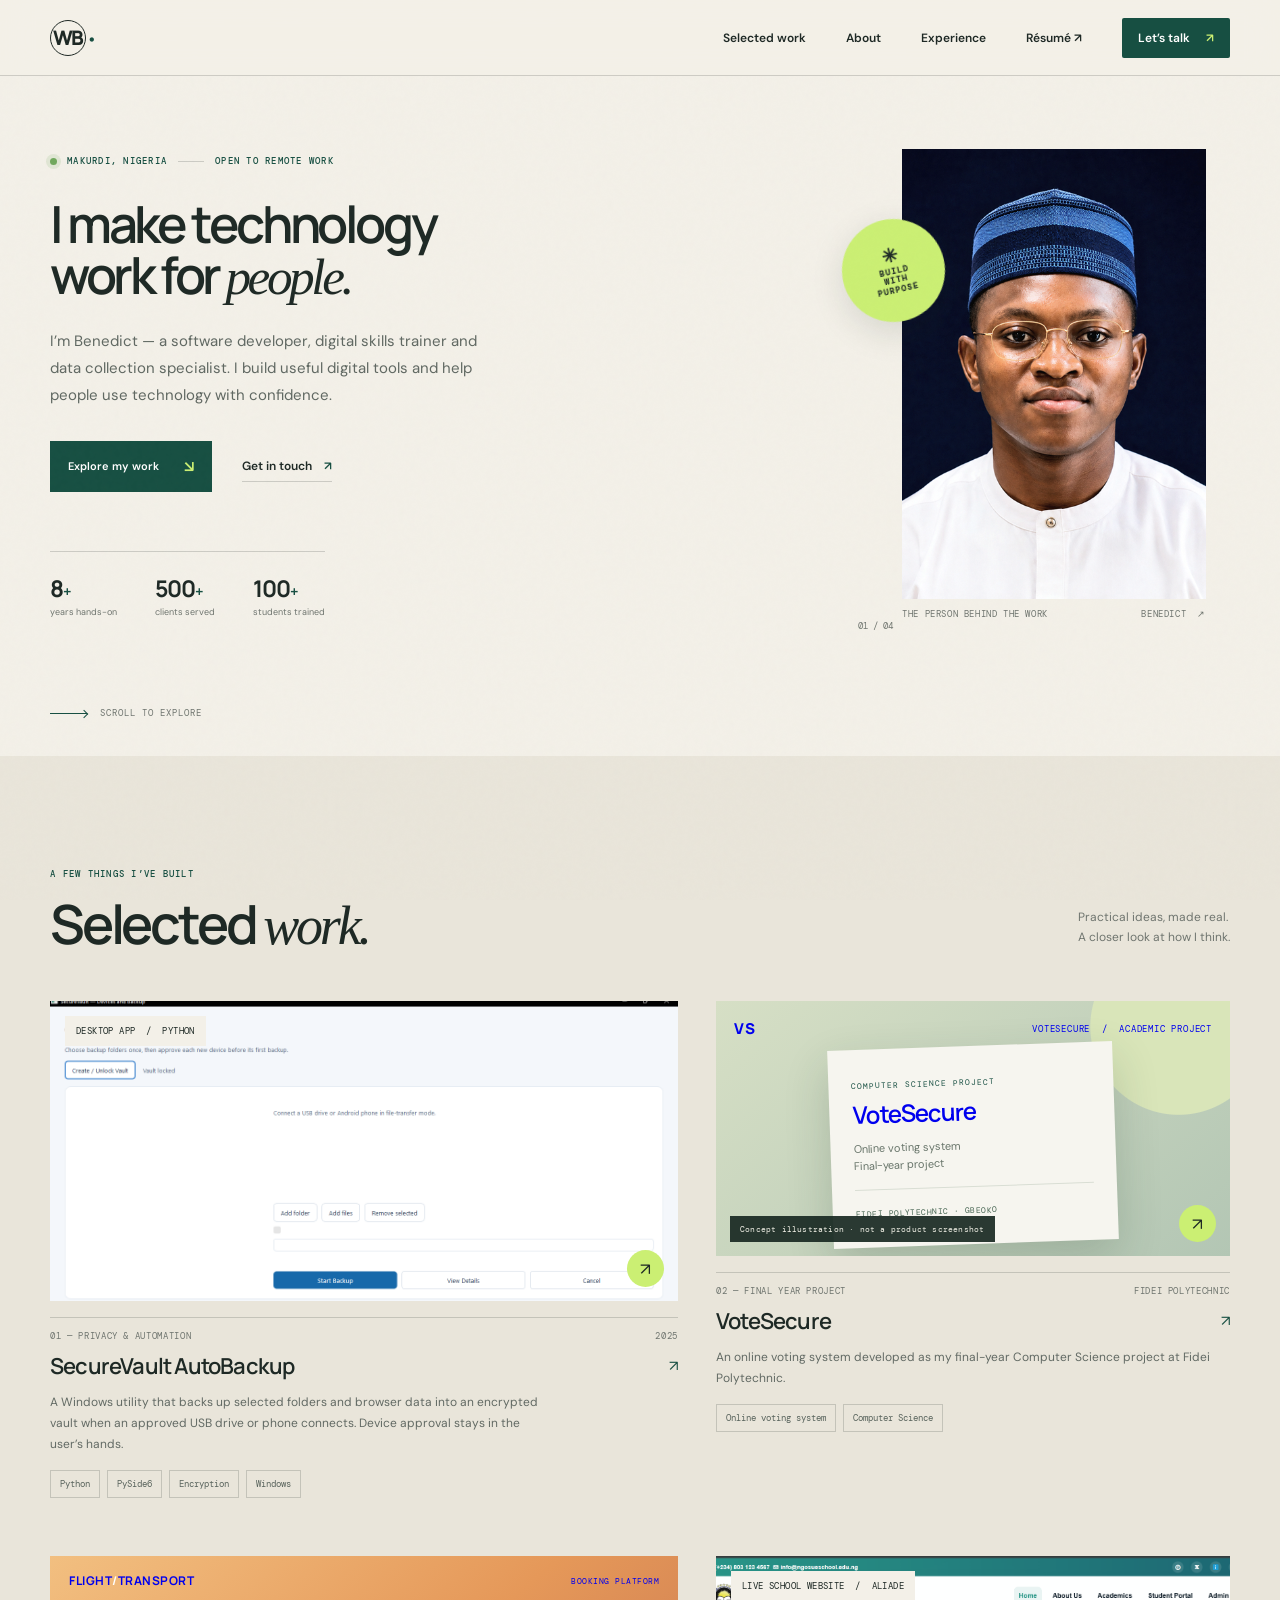
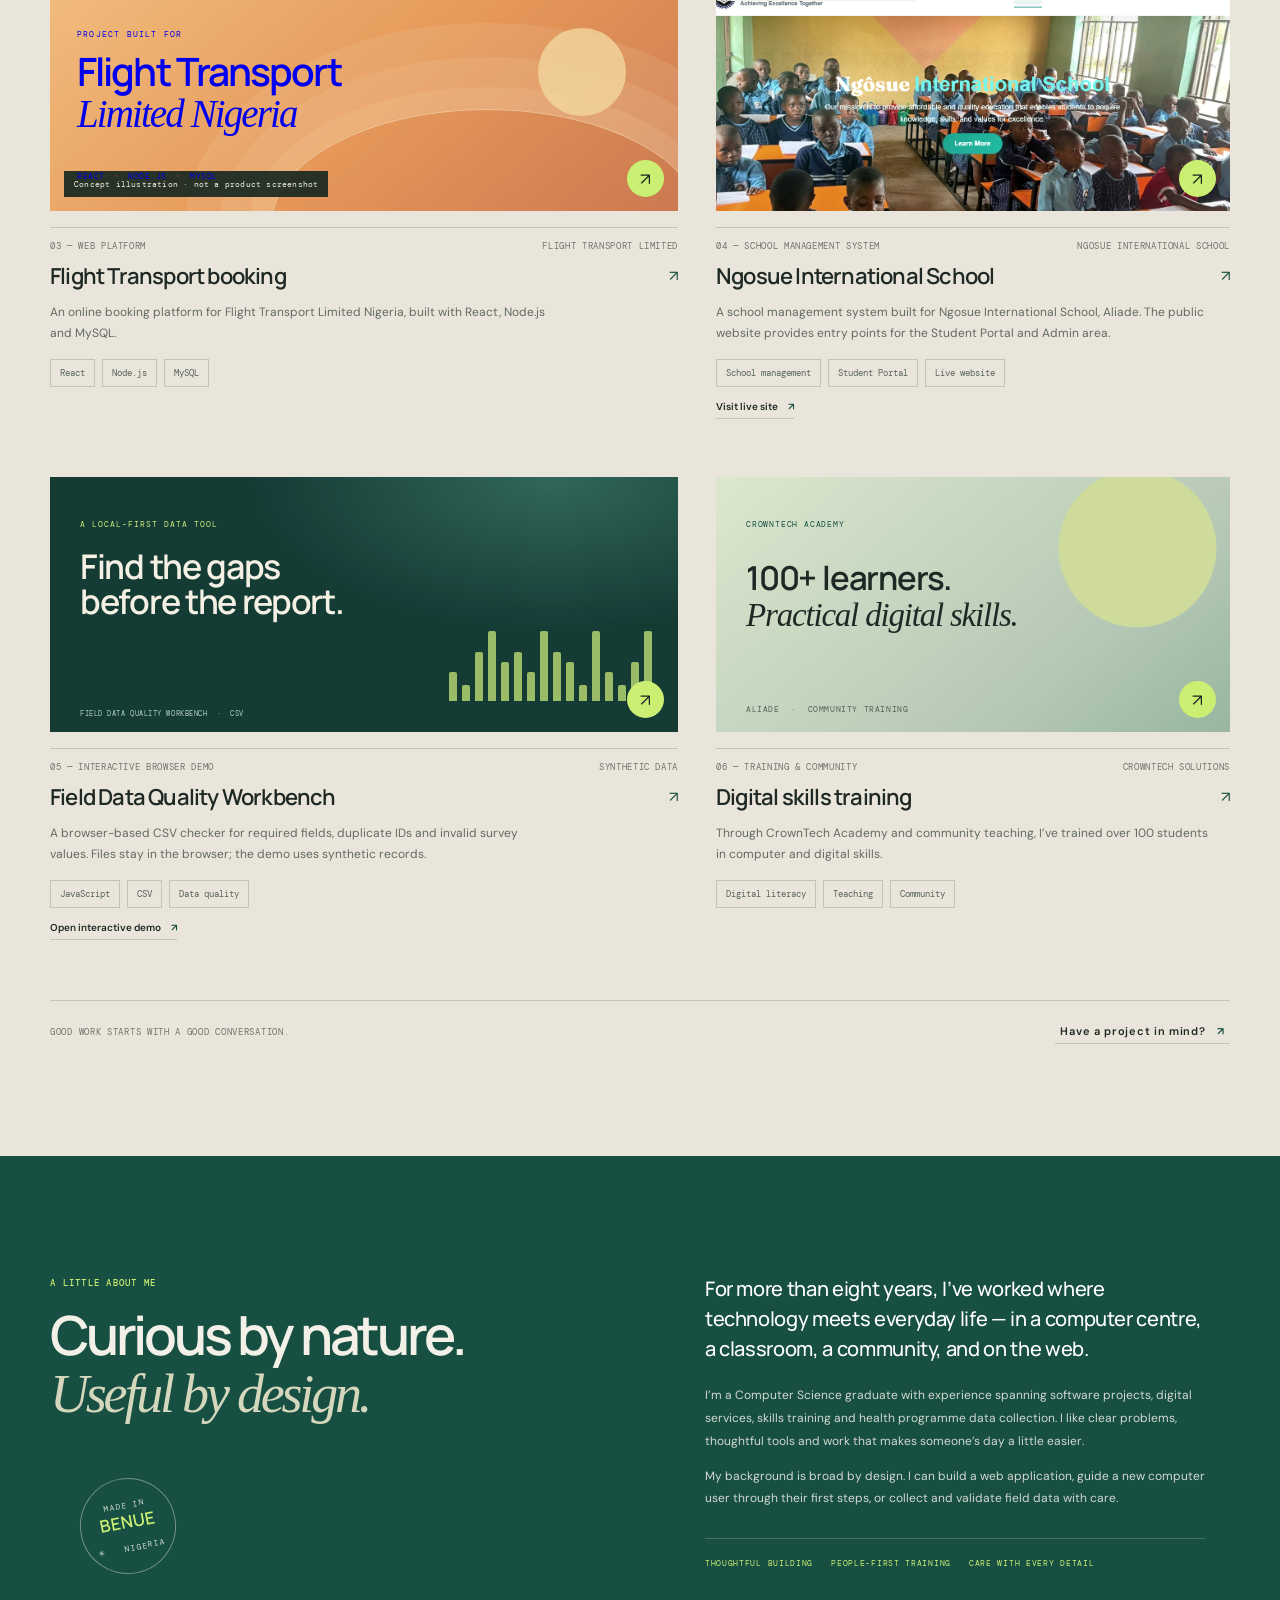
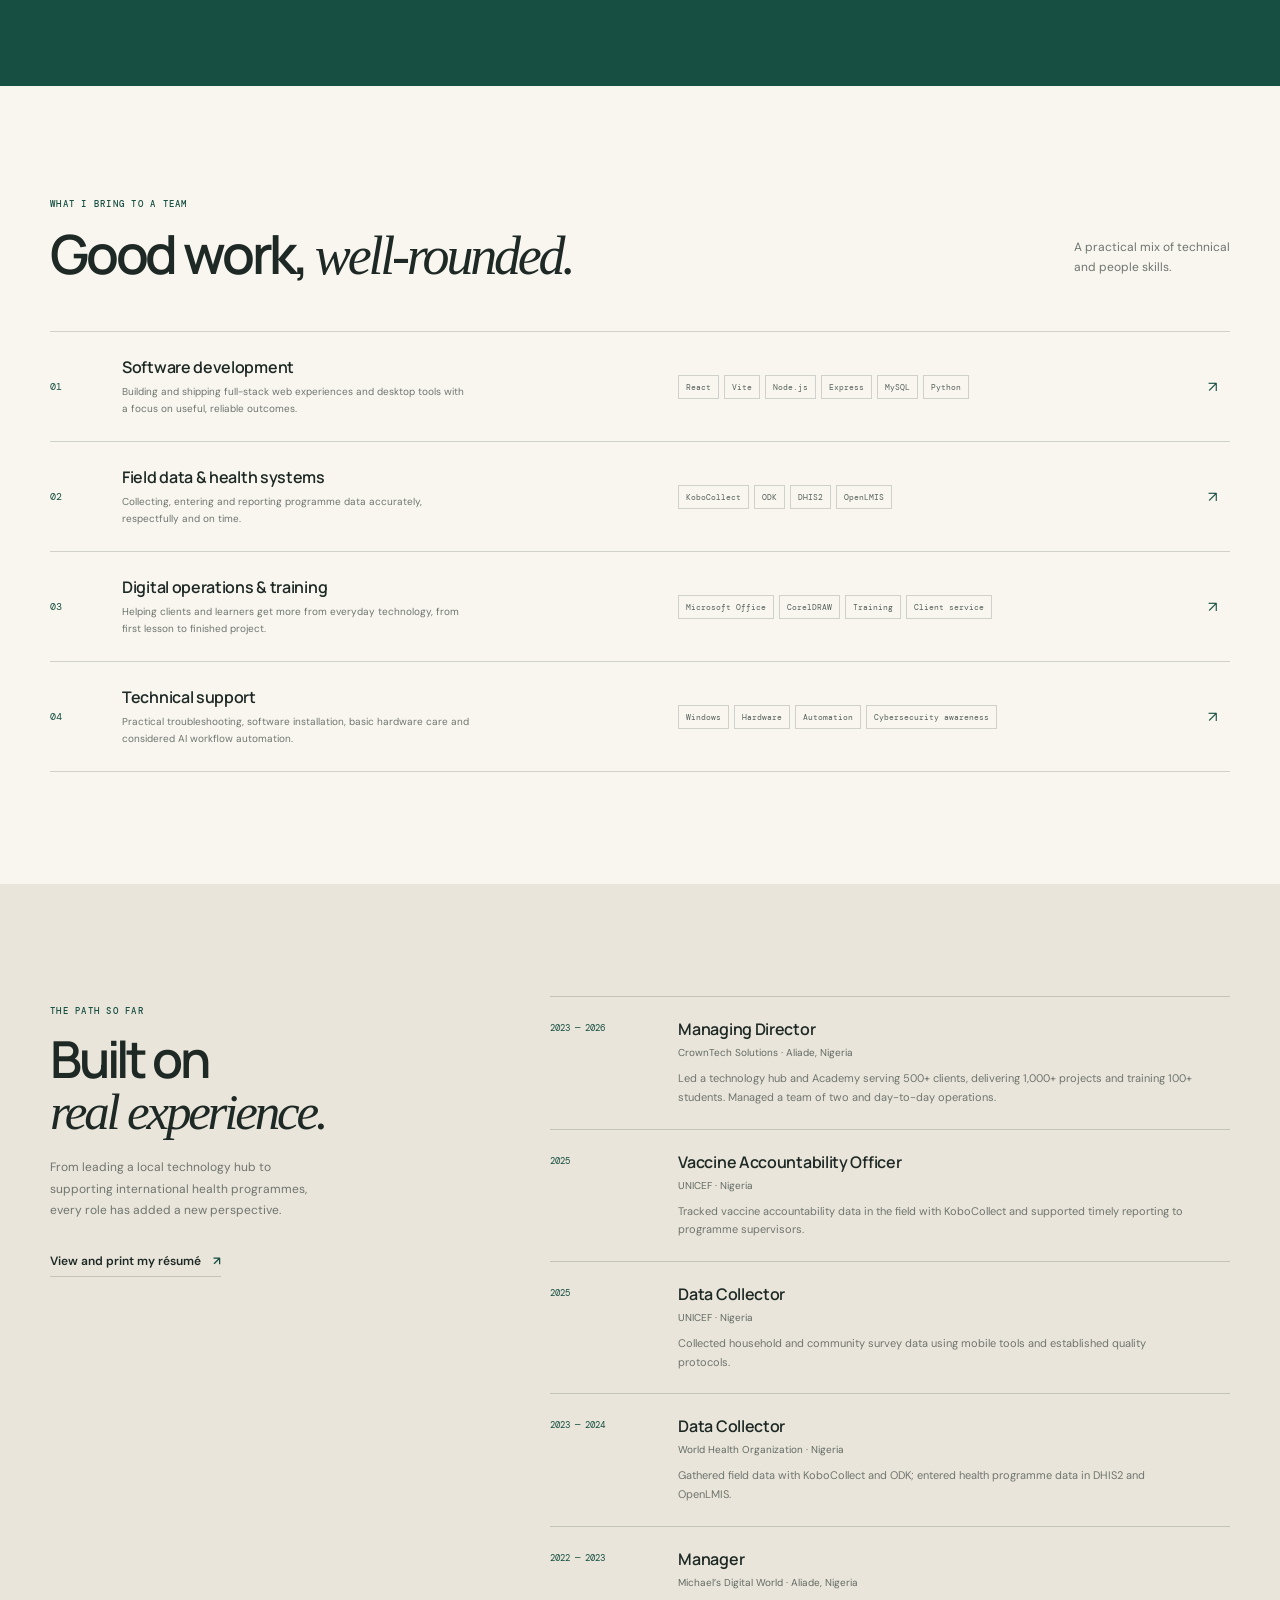
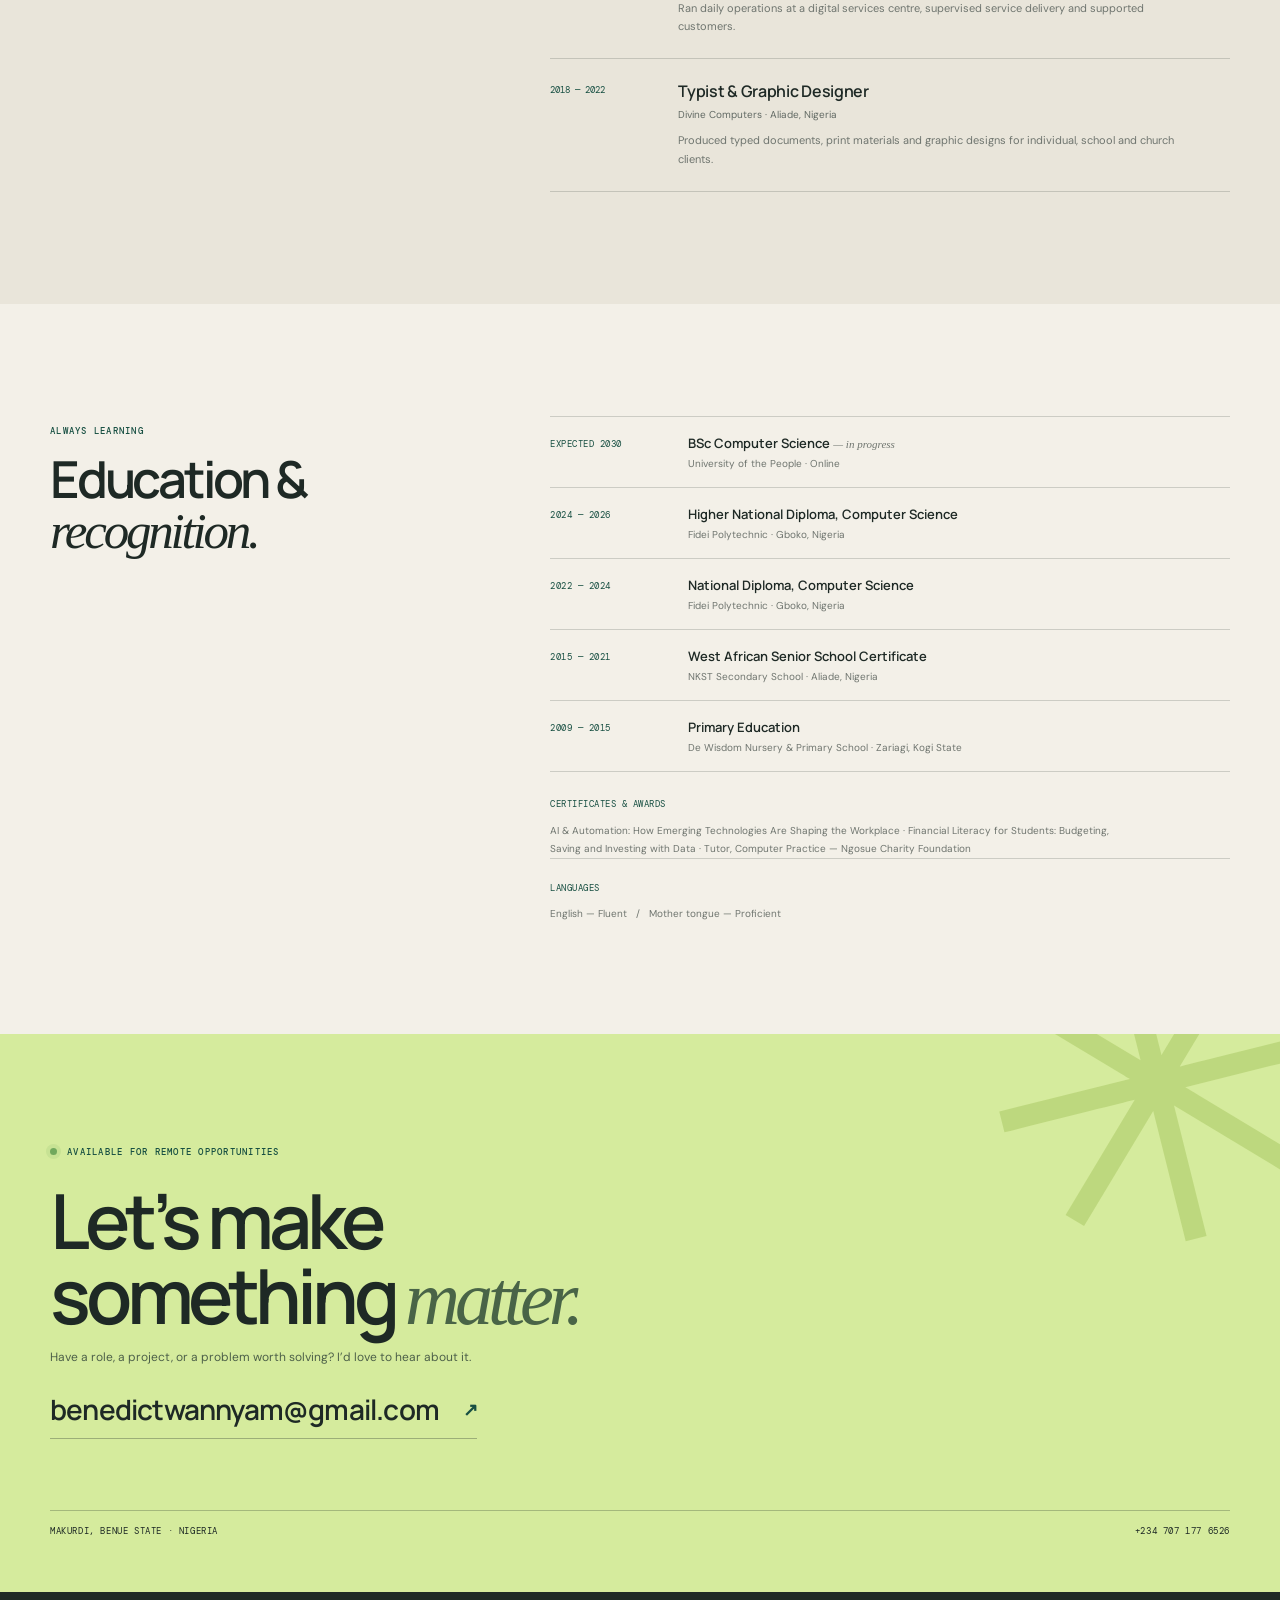
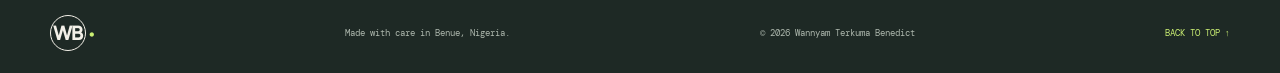
==== index.html @ de4e2deb "Build portfolio and field data quality demo" ====
<!doctype html>
<html lang="en">
  <head>
    <meta charset="UTF-8" />
    <meta name="viewport" content="width=device-width, initial-scale=1.0" />
    <meta name="theme-color" content="#f3f0e8" />
    <meta name="description" content="Portfolio of Wannyam Terkuma Benedict — software developer, digital skills trainer and data collection specialist in Makurdi, Nigeria." />
    <title>Wannyam Terkuma Benedict — Software Developer</title>
    <link rel="preconnect" href="https://fonts.googleapis.com" />
    <link rel="preconnect" href="https://fonts.gstatic.com" crossorigin />
    <link href="https://fonts.googleapis.com/css2?family=DM+Mono:wght@400;500&family=DM+Sans:wght@400;500;600;700&family=Manrope:wght@400;500;600;700;800&display=swap" rel="stylesheet" />
    <link rel="stylesheet" href="styles.css" />
    <link rel="stylesheet" href="project-cards.css" />
    <script src="script.js" defer></script>
  </head>
  <body>
    <div class="page-grain" aria-hidden="true"></div>
    <header class="site-header">
      <a class="wordmark" href="#home" aria-label="Wannyam Benedict, home"><span>WB</span><i>·</i></a>
      <button class="menu-toggle" aria-expanded="false" aria-controls="site-nav" aria-label="Open navigation"><span></span><span></span></button>
      <nav id="site-nav" class="site-nav" aria-label="Main navigation">
        <a href="#work">Selected work</a><a href="#about">About</a><a href="#experience">Experience</a><a href="resume.html">Résumé <span>↗</span></a><a href="#contact" class="nav-contact">Let’s talk <span>↗</span></a>
      </nav>
    </header>

    <main>
      <section class="hero shell" id="home">
        <div class="hero-copy">
          <div class="eyebrow reveal"><span class="status-dot"></span> MAKURDI, NIGERIA <span class="eyebrow-rule"></span> OPEN TO REMOTE WORK</div>
          <h1 class="reveal delay-1">I make technology<br />work for <em>people.</em></h1>
          <p class="hero-intro reveal delay-2">I’m Benedict — a software developer, digital skills trainer and data collection specialist. I build useful digital tools and help people use technology with confidence.</p>
          <div class="hero-actions reveal delay-3"><a class="button button-dark" href="#work">Explore my work <span>↘</span></a><a class="text-link" href="mailto:benedictwannyam@gmail.com">Get in touch <span>↗</span></a></div>
          <div class="hero-proof reveal delay-3"><div><strong>8<span>+</span></strong><small>years hands-on</small></div><div><strong>500<span>+</span></strong><small>clients served</small></div><div><strong>100<span>+</span></strong><small>students trained</small></div></div>
        </div>
        <div class="hero-visual reveal delay-2">
          <div class="portrait-frame"><img src="assets/benedict-portrait.png" alt="Portrait of Wannyam Terkuma Benedict" /></div>
          <div class="portrait-caption"><span>THE PERSON BEHIND THE WORK</span><span>BENEDICT&nbsp; ↗</span></div>
          <div class="orbit-note"><span class="orbit-mark">✳</span><span>BUILD<br />WITH<br />PURPOSE</span></div>
          <div class="hero-index">01 / 04</div>
        </div>
        <a class="scroll-cue" href="#work"><span class="scroll-line"></span> SCROLL TO EXPLORE</a>
      </section>

      <section class="work-section section-pad" id="work">
        <div class="shell">
          <div class="section-heading reveal"><div><p class="eyebrow">A FEW THINGS I’VE BUILT</p><h2>Selected <em>work.</em></h2></div><p class="heading-note">Practical ideas, made real.<br />A closer look at how I think.</p></div>
          <div class="project-grid">
            <article class="project-card project-feature reveal">
              <a href="#contact" class="project-visual secure-visual" aria-label="Discuss the SecureVault project"><img src="assets/securevault.png" alt="SecureVault desktop application showing its connected devices and backup panel" /><span class="visual-label">DESKTOP APP&nbsp; / &nbsp;PYTHON</span><span class="visual-arrow">↗</span></a>
              <div class="project-meta"><span>01 — PRIVACY & AUTOMATION</span><span>2025</span></div><div class="project-title"><h3>SecureVault AutoBackup</h3><span>↗</span></div><p>A Windows utility that backs up selected folders and browser data into an encrypted vault when an approved USB drive or phone connects. Device approval stays in the user’s hands.</p><div class="tag-row"><span>Python</span><span>PySide6</span><span>Encryption</span><span>Windows</span></div>
            </article>
            <article class="project-card reveal delay-1">
              <a href="#contact" class="project-visual vote-visual" aria-label="Discuss the VoteSecure project"><div class="vote-art"><div class="vote-top"><span>VS</span><span>VOTESECURE&nbsp; / &nbsp;ACADEMIC PROJECT</span></div><div class="vote-ballot"><span class="ballot-label">COMPUTER SCIENCE PROJECT</span><strong>VoteSecure</strong><p class="concept-note">Online voting system<br />Final-year project</p><div class="concept-rule"></div><span class="concept-school">FIDEI POLYTECHNIC · GBEOKO</span></div><span class="concept-disclaimer">Concept illustration · not a product screenshot</span><span class="visual-arrow">↗</span></div></a>
              <div class="project-meta"><span>02 — FINAL YEAR PROJECT</span><span>FIDEI POLYTECHNIC</span></div><div class="project-title"><h3>VoteSecure</h3><span>↗</span></div><p>An online voting system developed as my final-year Computer Science project at Fidei Polytechnic.</p><div class="tag-row"><span>Online voting system</span><span>Computer Science</span></div>
            </article>
            <article class="project-card reveal">
              <a href="#contact" class="project-visual flight-visual" aria-label="Discuss the Flight Transport booking platform"><div class="flight-art"><div class="flight-nav"><span>FLIGHT<span class="flight-accent">/</span>TRANSPORT</span><span>BOOKING PLATFORM</span></div><div class="flight-copy"><span>PROJECT BUILT FOR</span><strong>Flight Transport<br /><i>Limited Nigeria</i></strong><div class="flight-route"><span>REACT</span><b>·</b><span>NODE.JS</span><b>·</b><span>MYSQL</span></div></div><div class="flight-sun"></div><span class="concept-disclaimer">Concept illustration · not a product screenshot</span><span class="visual-arrow">↗</span></div></a>
              <div class="project-meta"><span>03 — WEB PLATFORM</span><span>FLIGHT TRANSPORT LIMITED</span></div><div class="project-title"><h3>Flight Transport booking</h3><span>↗</span></div><p>An online booking platform for Flight Transport Limited Nigeria, built with React, Node.js and MySQL.</p><div class="tag-row"><span>React</span><span>Node.js</span><span>MySQL</span></div>
            </article>
            <article class="project-card project-school reveal delay-1">
              <a href="https://nisaliade.netlify.app/" class="project-visual school-visual" target="_blank" rel="noopener noreferrer" aria-label="Open the Ngosue International School website"><img src="assets/ngosue-school.png" alt="Public Ngosue International School website, with Student Portal and Admin navigation" /><span class="visual-label">LIVE SCHOOL WEBSITE&nbsp; / &nbsp;ALIADE</span><span class="visual-arrow">↗</span></a>
              <div class="project-meta"><span>04 — SCHOOL MANAGEMENT SYSTEM</span><span>NGOSUE INTERNATIONAL SCHOOL</span></div><div class="project-title"><h3>Ngosue International School</h3><span>↗</span></div><p>A school management system built for Ngosue International School, Aliade. The public website provides entry points for the Student Portal and Admin area.</p><div class="tag-row"><span>School management</span><span>Student Portal</span><span>Live website</span></div><a class="project-live-link" href="https://nisaliade.netlify.app/" target="_blank" rel="noopener noreferrer">Visit live site <span>↗</span></a>
            </article>
            <article class="project-card reveal">
              <a href="projects/field-data-quality-workbench/" class="project-visual data-visual" aria-label="Open the Field Data Quality Workbench demo"><div class="data-art"><span class="data-kicker">A LOCAL-FIRST DATA TOOL</span><strong>Find the gaps<br />before the report.</strong><div class="data-bars"><i></i><i></i><i></i><i></i><i></i><i></i><i></i><i></i><i></i><i></i><i></i><i></i><i></i><i></i><i></i><i></i></div><span class="data-art-caption">FIELD DATA QUALITY WORKBENCH&nbsp; · &nbsp;CSV</span></div><span class="visual-arrow">↗</span></a>
              <div class="project-meta"><span>05 — INTERACTIVE BROWSER DEMO</span><span>SYNTHETIC DATA</span></div><div class="project-title"><h3>Field Data Quality Workbench</h3><span>↗</span></div><p>A browser-based CSV checker for required fields, duplicate IDs and invalid survey values. Files stay in the browser; the demo uses synthetic records.</p><div class="tag-row"><span>JavaScript</span><span>CSV</span><span>Data quality</span></div><a class="project-live-link" href="projects/field-data-quality-workbench/">Open interactive demo <span>↗</span></a>
            </article>
            <article class="project-card reveal delay-1">
              <a href="#contact" class="project-visual training-visual" aria-label="Discuss CrownTech Academy digital skills training"><div class="training-art"><span class="training-kicker">CROWNTECH ACADEMY</span><strong>100+ learners.<br /><em>Practical digital skills.</em></strong><span class="training-caption">ALIADE&nbsp; · &nbsp;COMMUNITY TRAINING</span></div><span class="visual-arrow">↗</span></a>
              <div class="project-meta"><span>06 — TRAINING & COMMUNITY</span><span>CROWNTECH SOLUTIONS</span></div><div class="project-title"><h3>Digital skills training</h3><span>↗</span></div><p>Through CrownTech Academy and community teaching, I’ve trained over 100 students in computer and digital skills.</p><div class="tag-row"><span>Digital literacy</span><span>Teaching</span><span>Community</span></div>
            </article>
          </div>
          <div class="project-foot reveal"><span>GOOD WORK STARTS WITH A GOOD CONVERSATION.</span><a href="mailto:benedictwannyam@gmail.com">Have a project in mind? <span>↗</span></a></div>
        </div>
      </section>

      <section class="about-section section-pad" id="about">
        <div class="shell about-grid"><div class="about-heading reveal"><p class="eyebrow">A LITTLE ABOUT ME</p><h2>Curious by nature.<br /><em>Useful by design.</em></h2><div class="about-stamp">MADE IN<br /><b>BENUE</b><br />✳ &nbsp; NIGERIA</div></div><div class="about-body reveal delay-1"><p class="about-lead">For more than eight years, I’ve worked where technology meets everyday life — in a computer centre, a classroom, a community, and on the web.</p><p>I’m a Computer Science graduate with experience spanning software projects, digital services, skills training and health programme data collection. I like clear problems, thoughtful tools and work that makes someone’s day a little easier.</p><p>My background is broad by design. I can build a web application, guide a new computer user through their first steps, or collect and validate field data with care.</p><div class="about-values"><span>THOUGHTFUL BUILDING</span><span>PEOPLE-FIRST TRAINING</span><span>CARE WITH EVERY DETAIL</span></div></div></div>
      </section>

      <section class="capabilities-section section-pad" id="capabilities">
        <div class="shell"><div class="section-heading reveal"><div><p class="eyebrow">WHAT I BRING TO A TEAM</p><h2>Good work, <em>well-rounded.</em></h2></div><p class="heading-note">A practical mix of technical<br />and people skills.</p></div>
          <div class="capability-list">
            <article class="capability reveal"><span class="cap-number">01</span><div><h3>Software development</h3><p>Building and shipping full-stack web experiences and desktop tools with a focus on useful, reliable outcomes.</p></div><div class="cap-skills"><span>React</span><span>Vite</span><span>Node.js</span><span>Express</span><span>MySQL</span><span>Python</span></div><span class="cap-icon">↗</span></article>
            <article class="capability reveal"><span class="cap-number">02</span><div><h3>Field data & health systems</h3><p>Collecting, entering and reporting programme data accurately, respectfully and on time.</p></div><div class="cap-skills"><span>KoboCollect</span><span>ODK</span><span>DHIS2</span><span>OpenLMIS</span></div><span class="cap-icon">↗</span></article>
            <article class="capability reveal"><span class="cap-number">03</span><div><h3>Digital operations & training</h3><p>Helping clients and learners get more from everyday technology, from first lesson to finished project.</p></div><div class="cap-skills"><span>Microsoft Office</span><span>CorelDRAW</span><span>Training</span><span>Client service</span></div><span class="cap-icon">↗</span></article>
            <article class="capability reveal"><span class="cap-number">04</span><div><h3>Technical support</h3><p>Practical troubleshooting, software installation, basic hardware care and considered AI workflow automation.</p></div><div class="cap-skills"><span>Windows</span><span>Hardware</span><span>Automation</span><span>Cybersecurity awareness</span></div><span class="cap-icon">↗</span></article>
          </div>
        </div>
      </section>

      <section class="experience-section section-pad" id="experience">
        <div class="shell experience-grid"><div class="experience-intro reveal"><p class="eyebrow">THE PATH SO FAR</p><h2>Built on<br /><em>real experience.</em></h2><p>From leading a local technology hub to supporting international health programmes, every role has added a new perspective.</p><a class="text-link" href="resume.html">View and print my résumé <span>↗</span></a></div>
          <div class="timeline">
            <article class="timeline-item reveal"><span class="timeline-date">2023 — 2026</span><div><h3>Managing Director</h3><p class="timeline-org">CrownTech Solutions · Aliade, Nigeria</p><p>Led a technology hub and Academy serving 500+ clients, delivering 1,000+ projects and training 100+ students. Managed a team of two and day-to-day operations.</p></div></article>
            <article class="timeline-item reveal"><span class="timeline-date">2025</span><div><h3>Vaccine Accountability Officer</h3><p class="timeline-org">UNICEF · Nigeria</p><p>Tracked vaccine accountability data in the field with KoboCollect and supported timely reporting to programme supervisors.</p></div></article>
            <article class="timeline-item reveal"><span class="timeline-date">2025</span><div><h3>Data Collector</h3><p class="timeline-org">UNICEF · Nigeria</p><p>Collected household and community survey data using mobile tools and established quality protocols.</p></div></article>
            <article class="timeline-item reveal"><span class="timeline-date">2023 — 2024</span><div><h3>Data Collector</h3><p class="timeline-org">World Health Organization · Nigeria</p><p>Gathered field data with KoboCollect and ODK; entered health programme data in DHIS2 and OpenLMIS.</p></div></article>
            <article class="timeline-item reveal"><span class="timeline-date">2022 — 2023</span><div><h3>Manager</h3><p class="timeline-org">Michael’s Digital World · Aliade, Nigeria</p><p>Ran daily operations at a digital services centre, supervised service delivery and supported customers.</p></div></article>
            <article class="timeline-item reveal"><span class="timeline-date">2018 — 2022</span><div><h3>Typist & Graphic Designer</h3><p class="timeline-org">Divine Computers · Aliade, Nigeria</p><p>Produced typed documents, print materials and graphic designs for individual, school and church clients.</p></div></article>
          </div>
        </div>
      </section>

      <section class="education-section section-pad"><div class="shell education-grid"><div class="reveal"><p class="eyebrow">ALWAYS LEARNING</p><h2>Education &<br /><em>recognition.</em></h2></div><div class="education-list reveal delay-1"><article><span>EXPECTED 2030</span><div><h3>BSc Computer Science <i>— in progress</i></h3><p>University of the People · Online</p></div></article><article><span>2024 — 2026</span><div><h3>Higher National Diploma, Computer Science</h3><p>Fidei Polytechnic · Gboko, Nigeria</p></div></article><article><span>2022 — 2024</span><div><h3>National Diploma, Computer Science</h3><p>Fidei Polytechnic · Gboko, Nigeria</p></div></article><article><span>2015 — 2021</span><div><h3>West African Senior School Certificate</h3><p>NKST Secondary School · Aliade, Nigeria</p></div></article><article><span>2009 — 2015</span><div><h3>Primary Education</h3><p>De Wisdom Nursery & Primary School · Zariagi, Kogi State</p></div></article><div class="certifications"><span class="cert-label">CERTIFICATES & AWARDS</span><p>AI & Automation: How Emerging Technologies Are Shaping the Workplace · Financial Literacy for Students: Budgeting, Saving and Investing with Data · Tutor, Computer Practice — Ngosue Charity Foundation</p></div><div class="languages"><span class="cert-label">LANGUAGES</span><p>English — Fluent &nbsp; / &nbsp; Mother tongue — Proficient</p></div></div></div></section>

      <section class="contact-section" id="contact"><div class="shell contact-inner reveal"><p class="eyebrow"><span class="status-dot"></span> AVAILABLE FOR REMOTE OPPORTUNITIES</p><h2>Let’s make<br />something <em>matter.</em></h2><p class="contact-copy">Have a role, a project, or a problem worth solving? I’d love to hear about it.</p><a class="contact-email" href="mailto:benedictwannyam@gmail.com">benedictwannyam@gmail.com <span>↗</span></a><div class="contact-bottom"><span>MAKURDI, BENUE STATE · NIGERIA</span><a href="tel:+2347071776526">+234 707 177 6526</a></div></div></section>
    </main>
    <footer class="site-footer"><div class="shell footer-inner"><a class="wordmark" href="#home"><span>WB</span><i>·</i></a><p>Made with care in Benue, Nigeria.</p><span>© <span id="year"></span> Wannyam Terkuma Benedict</span><a href="#home" class="back-top">BACK TO TOP ↑</a></div></footer>
  </body>
</html>
---- styles.css ----
:root{--paper:#f3f0e8;--paper-2:#e9e5da;--ink:#1e2925;--muted:#6f756f;--green:#174f42;--lime:#cbef73;--line:rgba(30,41,37,.18);--serif:Georgia,'Times New Roman',serif;--sans:'DM Sans',sans-serif;--display:'Manrope',sans-serif;--mono:'DM Mono',monospace}*{box-sizing:border-box}html{scroll-behavior:smooth;scroll-padding-top:85px}body{margin:0;background:var(--paper);color:var(--ink);font-family:var(--sans);-webkit-font-smoothing:antialiased}.page-grain{position:fixed;inset:0;z-index:10;pointer-events:none;opacity:.13;background-image:url("data:image/svg+xml,%3Csvg viewBox='0 0 180 180' xmlns='http://www.w3.org/2000/svg'%3E%3Cfilter id='n'%3E%3CfeTurbulence type='fractalNoise' baseFrequency='.86' numOctaves='3' stitchTiles='stitch'/%3E%3C/filter%3E%3Crect width='100%25' height='100%25' filter='url(%23n)' opacity='.15'/%3E%3C/svg%3E")}.shell{width:min(1180px,calc(100% - 80px));margin-inline:auto}.site-header{height:76px;padding:0 max(40px,calc((100vw - 1180px)/2));display:flex;align-items:center;justify-content:space-between;border-bottom:1px solid var(--line);position:sticky;top:0;z-index:20;background:rgba(243,240,232,.92);backdrop-filter:blur(15px)}.wordmark{display:flex;align-items:center;text-decoration:none;font:800 20px var(--display);letter-spacing:-1.4px;color:var(--ink)}.wordmark span{border:1px solid var(--ink);width:36px;height:36px;display:grid;place-items:center;border-radius:50%}.wordmark i{color:var(--green);font-style:normal;font-size:27px;margin-left:2px}.site-nav{display:flex;align-items:center;gap:40px}.site-nav a,.text-link{font-size:12px;font-weight:600;color:var(--ink);text-decoration:none;transition:color .2s}.site-nav a:hover,.text-link:hover{color:var(--green)}.site-nav .nav-contact{padding:12px 16px;background:var(--green);border-radius:2px;color:white}.nav-contact span{padding-left:13px;color:var(--lime)}.menu-toggle{display:none}.hero{min-height:680px;display:grid;grid-template-columns:minmax(0,1.28fr) minmax(0,.72fr);align-items:center;position:relative;padding-top:45px;padding-bottom:95px}.hero-copy{padding-bottom:9px;position:relative;z-index:2}.eyebrow{font:500 9px var(--mono);letter-spacing:1.25px;color:var(--green);display:flex;align-items:center;gap:10px}.status-dot{width:7px;height:7px;display:inline-block;border-radius:50%;background:#71a85d;box-shadow:0 0 0 4px rgba(113,168,93,.14);animation:pulse 2s infinite}.eyebrow-rule{height:1px;width:26px;background:var(--line);display:inline-block;margin:0 1px}.hero h1,.section-heading h2,.about-heading h2,.experience-intro h2,.education-grid h2,.contact-inner h2{font:600 clamp(52px,4.8vw,64px)/.99 var(--display);letter-spacing:-3.8px;margin:31px 0 25px}.hero h1 em,.section-heading h2 em,.about-heading h2 em,.experience-intro h2 em,.education-grid h2 em,.contact-inner h2 em{font-family:var(--serif);font-weight:400}.hero-intro{font-size:15px;line-height:1.8;color:#606862;max-width:440px;margin:0}.hero-actions{display:flex;align-items:center;gap:30px;margin-top:32px}.button{display:inline-flex;align-items:center;gap:25px;text-decoration:none;padding:15px 18px;font-size:11px;font-weight:600}.button-dark{background:var(--green);color:white;transition:transform .2s,background .2s}.button-dark:hover{background:#0d3f34;transform:translateY(-2px)}.button-dark span{color:var(--lime);font-size:16px}.text-link{border-bottom:1px solid var(--line);padding:7px 0}.text-link span{color:var(--green);padding-left:9px}.hero-proof{margin-top:59px;padding-top:20px;border-top:1px solid var(--line);display:flex;gap:38px;width:max-content}.hero-proof div{display:grid;gap:2px}.hero-proof strong{font:700 23px var(--display);letter-spacing:-1px}.hero-proof strong span{color:var(--green);font-size:15px}.hero-proof small{color:var(--muted);font-size:9px}.hero-visual{height:485px;position:relative;margin-left:45px}.portrait-frame{position:absolute;top:0;right:24px;width:min(370px,80%);height:450px;overflow:hidden;background:#11233b}.portrait-frame img{width:100%;height:100%;object-fit:cover;object-position:center 35%;filter:saturate(.88);animation:portrait-enter 1s cubic-bezier(.2,.8,.2,1) both}.portrait-caption{position:absolute;right:24px;top:459px;width:min(370px,80%);display:flex;justify-content:space-between;font:9px var(--mono);letter-spacing:.6px;color:var(--muted)}.orbit-note{position:absolute;top:70px;left:-8px;width:103px;height:103px;background:var(--lime);border-radius:50%;transform:rotate(-13deg);display:flex;flex-direction:column;align-items:center;justify-content:center;font:600 8px/1.2 var(--mono);letter-spacing:1px;text-align:center;box-shadow:0 10px 35px #17251d22;animation:float 5s ease-in-out infinite}.orbit-mark{font-size:19px;line-height:1.1}.hero-index{position:absolute;bottom:2px;left:8px;font:9px var(--mono);color:var(--muted)}.scroll-cue{position:absolute;bottom:37px;left:0;display:flex;align-items:center;gap:13px;text-decoration:none;color:var(--muted);font:9px var(--mono);letter-spacing:1px}.scroll-line{width:37px;height:1px;background:var(--green);position:relative}.scroll-line:after{content:'';position:absolute;right:0;top:-2px;border-right:1px solid var(--green);border-top:1px solid var(--green);width:5px;height:5px;transform:rotate(45deg)}.section-pad{padding:112px 0}.work-section{background:var(--paper-2)}.section-heading{display:flex;align-items:end;justify-content:space-between;margin-bottom:48px}.section-heading .eyebrow{margin:0}.section-heading h2,.about-heading h2,.experience-intro h2,.education-grid h2{font-size:54px;letter-spacing:-3.2px;margin:17px 0 0}.heading-note{font-size:12px;line-height:1.7;color:var(--muted);margin:0 0 6px}.project-grid{display:grid;grid-template-columns:1.1fr .9fr;gap:58px 38px}.project-card{min-width:0}.project-feature .project-visual{height:300px}.project-visual{display:block;height:255px;position:relative;overflow:hidden;text-decoration:none;background:#d4ded8}.project-visual img{width:100%;height:100%;object-fit:cover;display:block;transition:transform .65s cubic-bezier(.2,.8,.2,1),filter .4s}.project-visual:hover img{transform:scale(1.035)}.secure-visual img{object-fit:cover;object-position:center 18%}.school-visual img{object-position:center 58%;filter:saturate(.77)}.visual-label{position:absolute;left:15px;top:15px;padding:9px 11px;background:var(--paper);color:var(--ink);font:9px var(--mono);letter-spacing:.4px}.visual-arrow{position:absolute;right:14px;bottom:14px;width:37px;height:37px;border-radius:50%;display:grid;place-items:center;background:var(--lime);color:var(--ink);font-size:17px;transition:transform .25s}.project-visual:hover .visual-arrow{transform:rotate(45deg)}.project-meta{display:flex;justify-content:space-between;border-top:1px solid var(--line);margin-top:16px;padding-top:12px;color:var(--muted);font:9px var(--mono);letter-spacing:.65px}.project-title{display:flex;align-items:center;justify-content:space-between;margin-top:9px}.project-title h3{font:600 22px var(--display);letter-spacing:-.8px;margin:0}.project-title>span{font-size:15px;color:var(--green)}.project-card>p{font-size:12px;line-height:1.75;color:#626a64;margin:11px 0 15px;max-width:500px}.tag-row{display:flex;flex-wrap:wrap;gap:7px}.tag-row span,.cap-skills span{font:9px var(--mono);color:#58635c;border:1px solid var(--line);padding:7px 9px}.vote-visual{background:#becbbb}.vote-art{position:absolute;inset:0;background:#c8d5c5;overflow:hidden}.vote-art:before{content:'';position:absolute;inset:0;background:radial-gradient(circle at 90% 10%,#d9e5b9 0 17%,transparent 17.2%),linear-gradient(140deg,#d6dfc5,#b3c6b4)}.vote-top{position:absolute;inset:17px 18px auto;display:flex;justify-content:space-between;align-items:center;font:9px var(--mono);letter-spacing:.8px;z-index:1}.vote-top span:first-child{font:800 15px var(--display)}.vote-ballot{position:absolute;width:61%;min-width:235px;max-width:285px;background:#f6f5ef;left:50%;top:50%;transform:translate(-50%,-45%) rotate(-3deg);padding:22px 21px;box-shadow:0 18px 45px #263d2c32}.ballot-label{font:8px var(--mono);color:var(--green);letter-spacing:1px}.vote-ballot>strong{display:block;font:600 24px/.98 var(--display);letter-spacing:-1px;margin:9px 0 14px}.ballot-option{height:33px;border:1px solid #d8ddd4;margin-top:6px;display:flex;align-items:center;padding:4px 7px;gap:8px;font-size:9px}.ballot-option.selected{border-color:#54816b;background:#edf1e8}.ballot-avatar{width:20px;height:20px;display:grid;place-items:center;background:#dce4d7;border-radius:50%;font:9px var(--mono)}.radio{margin-left:auto;width:11px;height:11px;border:1px solid #a2ada3;border-radius:50%}.selected .radio{border:3px solid var(--green)}.ballot-submit{margin-top:10px;padding:9px;background:var(--green);color:white;font:8px var(--mono);display:flex;justify-content:space-between}.ballot-submit span{color:var(--lime)}.flight-visual{background:#e3a964}.flight-art{position:absolute;inset:0;background:linear-gradient(140deg,#f2bf80 0%,#e59859 55%,#cb7950 100%);overflow:hidden}.flight-art:before{content:'';position:absolute;width:430px;height:230px;right:-25px;bottom:-130px;border-radius:50%;border:1px solid #f7dab4aa;box-shadow:0 0 0 22px #f7dab422,0 0 0 52px #f7dab422,0 0 0 86px #f7dab422}.flight-sun{position:absolute;right:52px;top:72px;width:88px;height:88px;background:#f3d69e;border-radius:50%;opacity:.8}.flight-nav{position:absolute;left:19px;right:19px;top:16px;display:flex;justify-content:space-between;align-items:center;font:8px var(--mono);letter-spacing:.5px;z-index:1}.flight-nav>span:first-child{font:700 12px var(--display)}.flight-accent{color:#fff}.flight-nav b{font-weight:500;border:1px solid #4e3d2d;padding:7px}.flight-copy{position:absolute;left:27px;top:73px;z-index:1;display:flex;flex-direction:column}.flight-copy>span{font:8px var(--mono);letter-spacing:1.2px}.flight-copy>strong{font:600 clamp(31px,4vw,44px)/.92 var(--display);letter-spacing:-2.8px;margin-top:12px}.flight-copy>strong i{font-family:var(--serif);font-weight:400}.flight-route{margin-top:24px;border-top:1px solid #4e3d2d80;padding-top:10px;display:flex;gap:11px;align-items:center;font:7px var(--mono);letter-spacing:.5px}.flight-route b{font-size:14px;color:white}.project-foot{margin-top:60px;border-top:1px solid var(--line);padding-top:18px;display:flex;justify-content:space-between;align-items:center;font:9px var(--mono);letter-spacing:.7px;color:var(--muted)}.project-foot a{font:600 11px var(--sans);color:var(--ink);text-decoration:none;border-bottom:1px solid var(--line);padding:5px}.project-foot a span{color:var(--green);margin-left:8px}.about-section{background:var(--green);color:#f3f0e8}.about-grid{display:grid;grid-template-columns:1fr 1fr;gap:11%;align-items:center}.about-heading .eyebrow{color:var(--lime)}.about-heading h2{font-size:54px;line-height:1.05}.about-heading h2 em{color:#d5d7bd}.about-stamp{margin:55px 0 0 30px;width:96px;height:96px;border:1px solid #f3f0e86b;border-radius:50%;display:grid;align-content:center;justify-items:center;font:8px/1.25 var(--mono);letter-spacing:1px;transform:rotate(-11deg);color:#d4dfcf}.about-stamp b{font:600 17px var(--display);color:var(--lime);letter-spacing:0}.about-body{max-width:500px}.about-lead{font:500 20px/1.5 var(--display);letter-spacing:-.35px;color:#fff;margin:0 0 20px}.about-body>p:not(.about-lead){font-size:12px;line-height:1.9;color:#d2d8d0}.about-values{border-top:1px solid #ffffff33;margin-top:28px;padding-top:19px;display:flex;flex-wrap:wrap;gap:9px 18px;font:8px var(--mono);letter-spacing:.7px;color:var(--lime)}.capabilities-section{background:#f8f6ef}.capability-list{border-top:1px solid var(--line)}.capability{display:grid;grid-template-columns:52px 1.05fr 1fr 22px;align-items:center;gap:20px;padding:24px 0;border-bottom:1px solid var(--line);transition:padding .25s}.capability:hover{padding-inline:9px}.cap-number{font:10px var(--mono);color:var(--green)}.capability h3{font:600 16px var(--display);letter-spacing:-.3px;margin:0 0 6px}.capability p{font-size:10px;line-height:1.65;color:var(--muted);max-width:350px;margin:0}.cap-skills{display:flex;flex-wrap:wrap;gap:5px}.cap-skills span{padding:6px 7px;font-size:8px}.cap-icon{color:var(--green);font-size:15px;transition:transform .2s}.capability:hover .cap-icon{transform:translate(2px,-2px)}.experience-section{background:#e9e5da}.experience-grid{display:grid;grid-template-columns:.72fr 1.28fr;gap:10%}.experience-intro h2{font-size:51px}.experience-intro>p:not(.eyebrow){font-size:12px;color:var(--muted);line-height:1.8;max-width:260px;margin:20px 0}.experience-intro .text-link{display:inline-block;margin-top:4px}.timeline{border-top:1px solid var(--line)}.timeline-item{display:grid;grid-template-columns:112px 1fr;gap:16px;padding:21px 0 22px;border-bottom:1px solid var(--line)}.timeline-date{font:9px var(--mono);color:var(--green);padding-top:4px}.timeline-item h3{font:600 16px var(--display);letter-spacing:-.3px;margin:0}.timeline-org{font-size:10px!important;color:#626a64!important;margin:4px 0 8px!important}.timeline-item p{font-size:11px;line-height:1.7;color:var(--muted);margin:0;max-width:520px}.education-section{background:var(--paper)}.education-grid{display:grid;grid-template-columns:.72fr 1.28fr;gap:10%}.education-grid h2{font-size:51px}.education-list{border-top:1px solid var(--line)}.education-list>article{display:grid;grid-template-columns:125px 1fr;gap:13px;padding:17px 0;border-bottom:1px solid var(--line)}.education-list>article>span,.cert-label{font:9px var(--mono);letter-spacing:.5px;color:var(--green);padding-top:4px}.education-list h3{font:600 13px var(--display);margin:0}.education-list h3 i{font:italic 11px var(--serif);color:var(--muted)}.education-list article p{font-size:10px;color:var(--muted);margin:5px 0 0}.certifications{padding-top:19px}.certifications p{font-size:10px;line-height:1.8;color:var(--muted);max-width:560px;margin:10px 0 0}.contact-section{background:#d5eb9d;padding:103px 0 55px;position:relative;overflow:hidden}.contact-section:after{content:'✳';position:absolute;font:400 440px/.8 var(--serif);right:-65px;top:-115px;color:#accb6890;transform:rotate(-14deg);pointer-events:none}.contact-inner{position:relative;z-index:1}.contact-inner>.eyebrow{color:var(--green)}.contact-inner h2{font-size:76px;letter-spacing:-5px;margin:25px 0 13px}.contact-inner h2 em{color:#496447}.contact-copy{font-size:12px;color:#4d6049;margin:0 0 25px}.contact-email{display:inline-flex;align-items:center;gap:24px;font:600 clamp(17px,3vw,28px) var(--display);letter-spacing:-.8px;color:var(--ink);text-decoration:none;border-bottom:1px solid #1e29254f;padding:0 0 10px}.contact-email span{font-size:18px;color:var(--green);transition:transform .2s}.contact-email:hover span{transform:translate(3px,-3px)}.contact-bottom{margin-top:71px;border-top:1px solid #1e292544;padding-top:14px;display:flex;justify-content:space-between;font:9px var(--mono);letter-spacing:.6px}.contact-bottom a{color:var(--ink);text-decoration:none}.site-footer{background:var(--ink);color:#d5d9d2;padding:22px 0}.footer-inner{display:flex;align-items:center;justify-content:space-between}.footer-inner .wordmark{color:#f3f0e8}.footer-inner .wordmark span{border-color:#f3f0e8}.footer-inner .wordmark i{color:var(--lime)}.footer-inner p,.footer-inner>span,.back-top{font:9px var(--mono);color:#aeb8ae;text-decoration:none}.back-top{color:var(--lime)}.reveal{opacity:0;transform:translateY(20px);transition:opacity .65s ease,transform .65s cubic-bezier(.2,.75,.2,1)}.reveal.is-visible{opacity:1;transform:translateY(0)}.delay-1{transition-delay:.1s}.delay-2{transition-delay:.2s}.delay-3{transition-delay:.3s}@keyframes pulse{50%{box-shadow:0 0 0 7px rgba(113,168,93,0)}}@keyframes float{50%{transform:translateY(-9px) rotate(-8deg)}}@keyframes portrait-enter{from{clip-path:inset(8% 0 0);transform:scale(1.025);opacity:.7}to{clip-path:inset(0);transform:scale(1);opacity:1}}@media(max-width:900px){.shell{width:min(100% - 48px,690px)}.site-header{padding:0 24px}.hero{grid-template-columns:1.05fr .8fr;min-height:620px}.hero h1{font-size:68px;letter-spacing:-4.8px}.hero-visual{margin-left:10px;height:410px}.portrait-frame{height:375px;right:0}.portrait-caption{top:383px;right:0}.orbit-note{left:-16px;top:45px;width:83px;height:83px}.hero-proof{gap:22px}.section-pad{padding:88px 0}.project-grid{gap:44px 24px}.project-visual,.project-feature .project-visual{height:235px}.about-grid{gap:7%}.capability{grid-template-columns:33px 1fr 1fr 18px;gap:12px}.cap-skills span{font-size:7px}.experience-grid,.education-grid{gap:7%}}@media(max-width:650px){html{scroll-padding-top:68px}.shell{width:calc(100% - 40px)}.site-header{height:66px;padding:0 20px}.wordmark span{width:32px;height:32px;font-size:17px}.menu-toggle{display:flex;flex-direction:column;gap:5px;border:0;background:transparent;padding:10px;z-index:3}.menu-toggle span{width:21px;height:1px;background:var(--ink);transition:transform .2s}.menu-toggle[aria-expanded=true] span:first-child{transform:translateY(3px) rotate(45deg)}.menu-toggle[aria-expanded=true] span:last-child{transform:translateY(-3px) rotate(-45deg)}.site-nav{position:absolute;display:flex;flex-direction:column;align-items:stretch;gap:0;top:65px;left:0;right:0;background:var(--paper);padding:0 20px;max-height:0;overflow:hidden;transition:max-height .3s,padding .3s;border-bottom:1px solid transparent}.site-nav.is-open{max-height:270px;padding:8px 20px 17px;border-color:var(--line)}.site-nav a{padding:14px 0;border-bottom:1px solid var(--line)}.site-nav .nav-contact{border-bottom:0;margin-top:8px;padding:12px 14px}.hero{display:flex;flex-direction:column;align-items:stretch;padding-top:55px;padding-bottom:83px;min-height:0}.hero-copy{order:0}.eyebrow{font-size:8px;letter-spacing:.9px;gap:7px}.hero h1{font-size:clamp(54px,15vw,75px);letter-spacing:-4.5px;margin:27px 0 18px}.hero-intro{font-size:13px;max-width:410px}.hero-actions{margin-top:24px;gap:21px}.hero-proof{margin-top:31px;gap:0;width:100%;justify-content:space-between}.hero-proof strong{font-size:20px}.hero-proof small{font-size:8px}.hero-visual{order:1;height:auto;margin:46px 0 0;height:390px}.portrait-frame{left:20px;right:20px;width:auto;height:360px}.portrait-caption{left:20px;right:20px;width:auto;top:367px;font-size:8px}.orbit-note{left:0;top:34px}.hero-index{left:auto;right:1px;bottom:3px}.scroll-cue{bottom:29px;font-size:8px}.section-pad{padding:72px 0}.section-heading{align-items:start;flex-direction:column;gap:12px;margin-bottom:29px}.section-heading h2,.about-heading h2,.experience-intro h2,.education-grid h2{font-size:43px;letter-spacing:-2.6px}.heading-note br{display:none}.project-grid{grid-template-columns:1fr;gap:38px}.project-visual,.project-feature .project-visual{height:230px}.project-card>p{max-width:unset}.project-foot{align-items:flex-start;gap:10px;flex-direction:column;margin-top:40px}.about-grid{grid-template-columns:1fr;gap:33px}.about-stamp{position:absolute;margin:0;right:27px;transform:rotate(11deg) scale(.78)}.about-heading{position:relative}.about-heading h2{font-size:41px}.about-body{max-width:none}.about-lead{font-size:18px}.capability{grid-template-columns:27px 1fr 20px;gap:10px 12px;padding:18px 0}.capability>div:nth-child(2){grid-column:2}.cap-skills{grid-column:2;grid-row:2}.cap-icon{grid-column:3;grid-row:1}.experience-grid,.education-grid{grid-template-columns:1fr;gap:33px}.experience-intro>p:not(.eyebrow){max-width:400px}.timeline-item{grid-template-columns:86px 1fr;gap:10px}.timeline-date{font-size:8px}.timeline-item h3{font-size:14px}.timeline-item p{font-size:10px}.education-list>article{grid-template-columns:95px 1fr;gap:8px}.education-list>article>span{font-size:8px}.education-list h3{font-size:12px}.contact-section{padding:75px 0 34px}.contact-section:after{font-size:280px;right:-85px;top:-10px}.contact-inner h2{font-size:clamp(54px,14vw,76px);letter-spacing:-4.5px}.contact-copy{max-width:310px;line-height:1.7}.contact-email{font-size:clamp(16px,4vw,23px);gap:11px}.contact-bottom{margin-top:53px;gap:12px;font-size:7px}.footer-inner{display:grid;grid-template-columns:1fr 1fr;gap:13px}.footer-inner p{grid-column:2;grid-row:1;text-align:right}.footer-inner>span{font-size:8px}.back-top{text-align:right;font-size:8px}}@media(prefers-reduced-motion:reduce){*,*::before,*::after{scroll-behavior:auto!important;animation-duration:.01ms!important;animation-iteration-count:1!important;transition-duration:.01ms!important}.reveal{opacity:1;transform:none}}

.languages{border-top:1px solid var(--line);padding-top:16px}.languages p{font:10px/1.7 var(--sans);color:var(--muted);margin:9px 0 0}

.hero h1{font-size:clamp(44px,4vw,56px);letter-spacing:-3.4px}

@media(max-width:650px){.hero h1{font-size:clamp(54px,15vw,75px);letter-spacing:-4.5px}}
---- project-cards.css ----
.concept-disclaimer{position:absolute;left:14px;bottom:14px;padding:8px 10px;background:#172720e8;color:#f5f4ea;font:8px var(--mono);letter-spacing:.2px}.concept-note{font-size:11px;line-height:1.6;color:#68756a;margin:10px 0 14px}.concept-rule{height:1px;background:#d9ded4;margin:0 0 10px}.concept-school{font:8px var(--mono);letter-spacing:.45px;color:#42614e}.vote-ballot{transform:translate(-50%,-42%) rotate(-2deg);padding:23px 23px 26px}.flight-copy>strong{font-size:clamp(27px,3.2vw,39px);letter-spacing:-1.9px;line-height:1.05}.flight-route{border:0;gap:8px;font-size:8px}.flight-route b{font-size:11px;color:#593b29}.project-live-link{display:inline-flex;align-items:center;gap:10px;margin-top:13px;padding-bottom:5px;border-bottom:1px solid var(--line);font:600 10px var(--sans);color:var(--ink);text-decoration:none}.project-live-link span{color:var(--green);transition:transform .2s}.project-live-link:hover span{transform:translate(2px,-2px)}.school-visual{background:#0c2631}.school-visual img{object-position:center 18%}.data-visual{background:#173a35}.data-art{position:absolute;inset:0;padding:34px 30px;background:radial-gradient(ellipse at 80% 0%,#31675a 0,transparent 42%),#153b35;color:#f4f0e4;overflow:hidden}.data-kicker{font:8px var(--mono);letter-spacing:1px;color:#ccec79}.data-art>strong{position:relative;z-index:1;display:block;margin-top:17px;font:600 clamp(23px,3vw,34px)/1.03 var(--display);letter-spacing:-1.3px}.data-bars{position:absolute;right:26px;bottom:31px;height:83px;display:flex;align-items:end;gap:5px;opacity:.73}.data-bars i{width:8px;background:#ccec79;height:calc(20% + (var(--bar, 0) * 1%));border-radius:2px 2px 0 0}.data-bars i:nth-child(3n){height:60%}.data-bars i:nth-child(3n + 1){height:35%}.data-bars i:nth-child(4n){height:85%}.data-bars i:nth-child(5n){height:48%}.data-art-caption{position:absolute;bottom:14px;left:30px;font:7px var(--mono);letter-spacing:.55px;color:#b6d0c3}.training-art{position:absolute;inset:0;padding:34px 30px;background:radial-gradient(circle at 82% 28%,#cedb9b 0 17%,transparent 17.3%),linear-gradient(140deg,#dce7ce,#b5c8b5 70%,#98b69f);color:var(--ink)}.training-kicker{font:8px var(--mono);letter-spacing:.8px;color:var(--green)}.training-art>strong{display:block;position:relative;z-index:1;margin-top:28px;font:600 clamp(24px,3vw,33px)/1.08 var(--display);letter-spacing:-1.2px}.training-art>strong em{font-family:var(--serif);font-weight:400}.training-caption{position:absolute;left:30px;bottom:18px;font:8px var(--mono);letter-spacing:.6px;color:#536456}@media(max-width:650px){.data-art,.training-art{padding:30px 23px}.data-art-caption,.training-caption{left:23px}.data-bars{right:18px;gap:3px}.data-bars i{width:6px}}
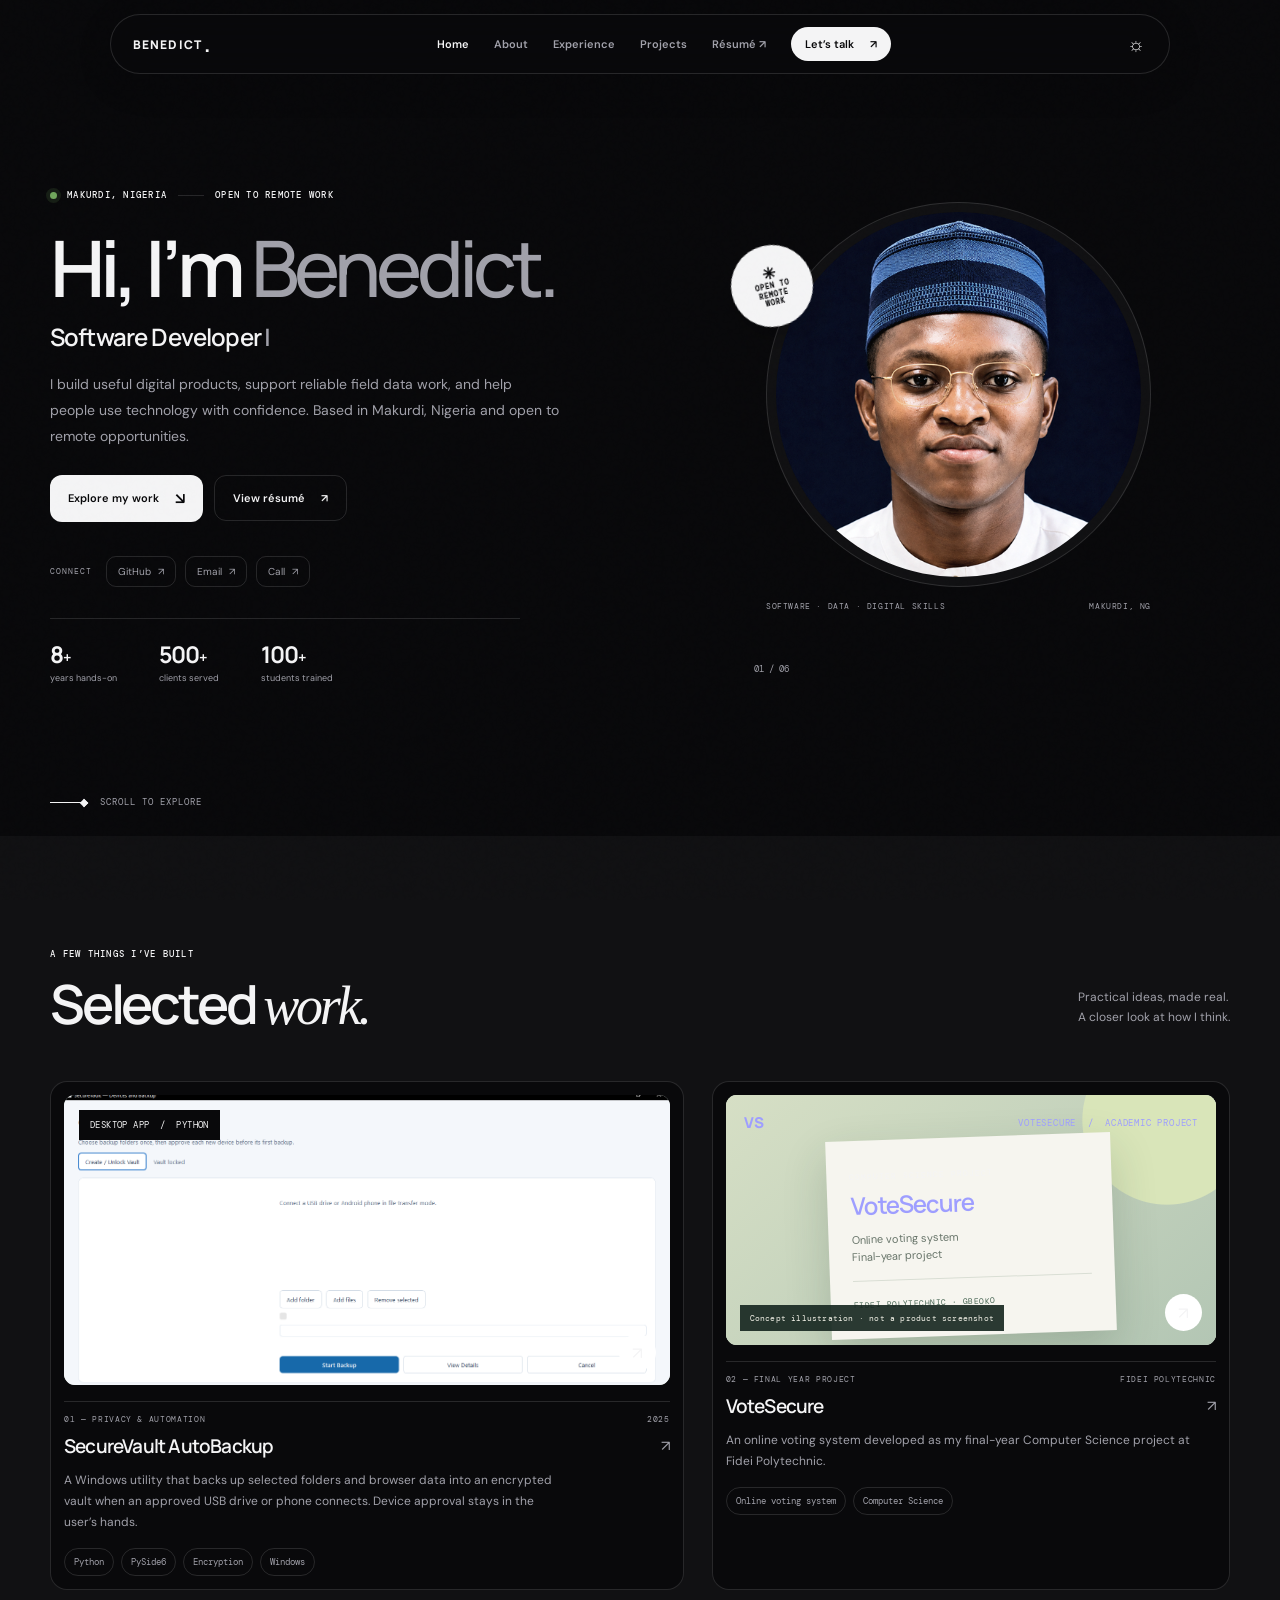
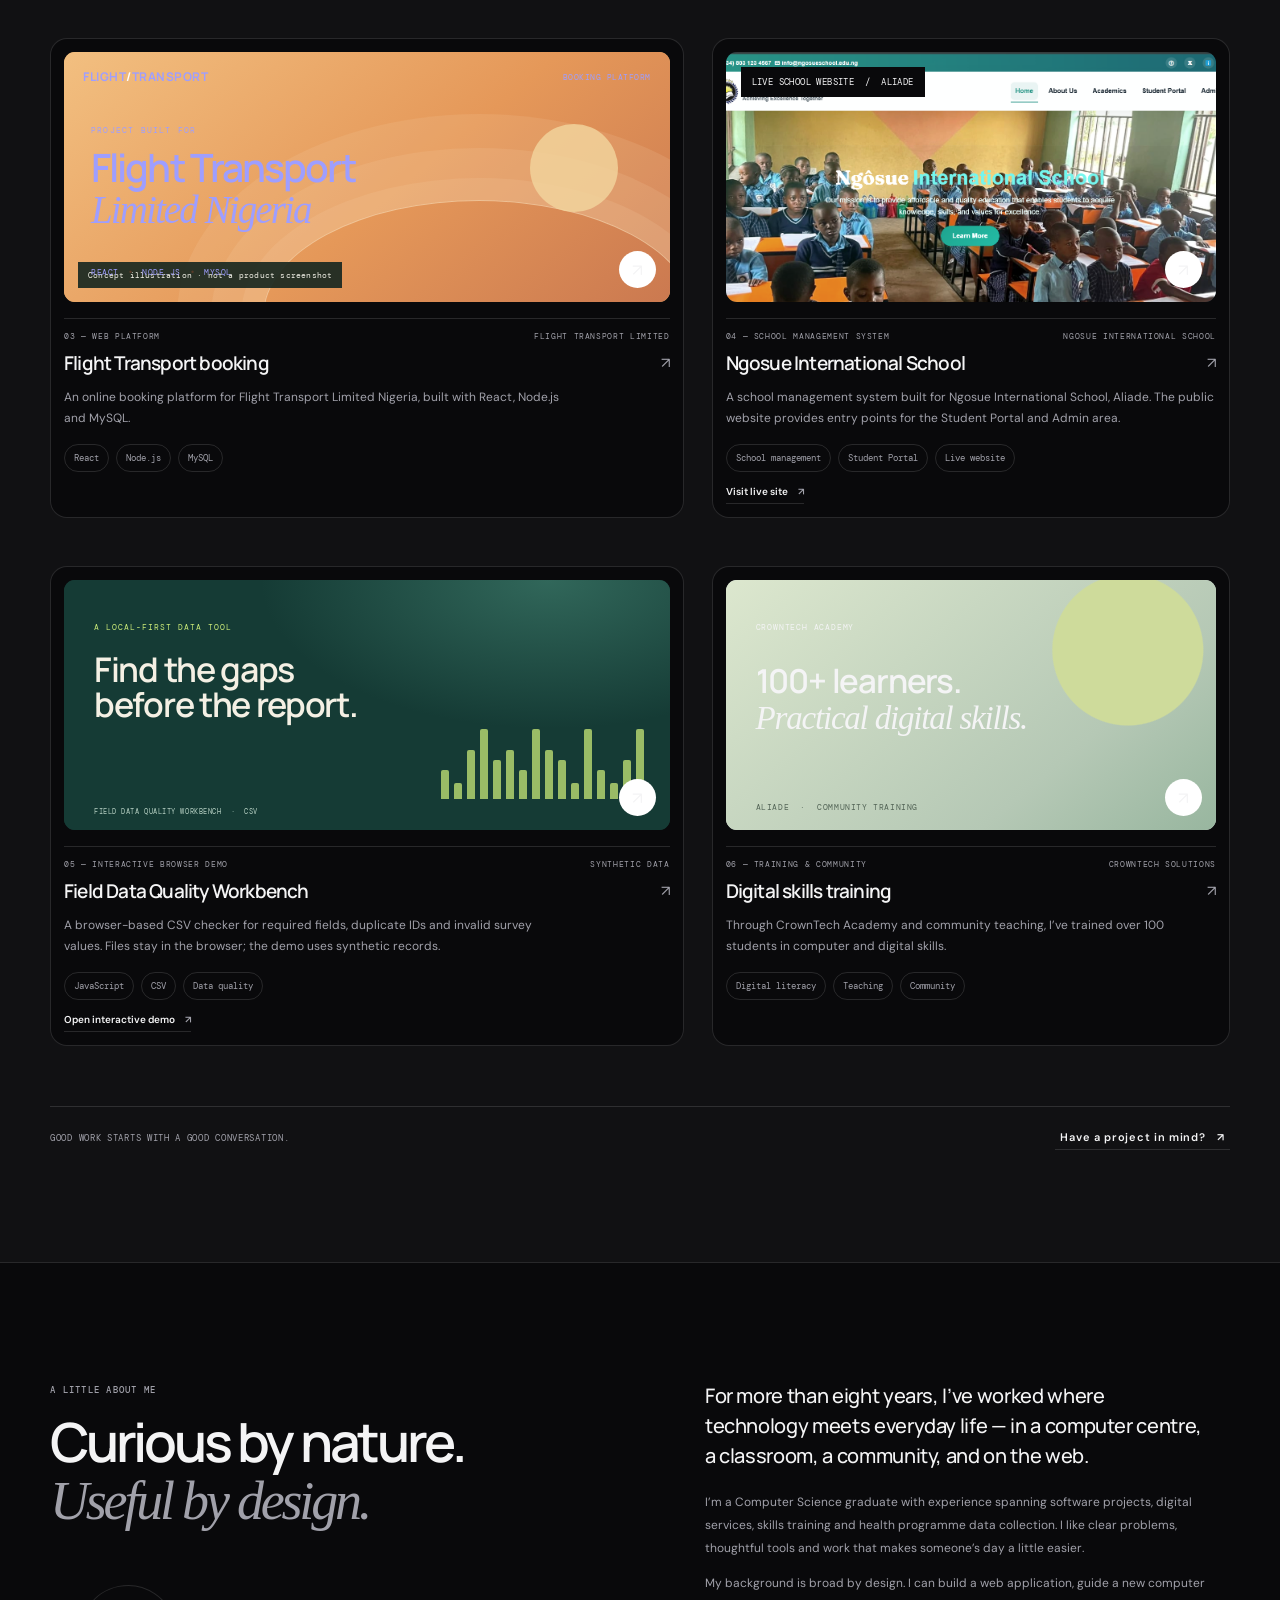
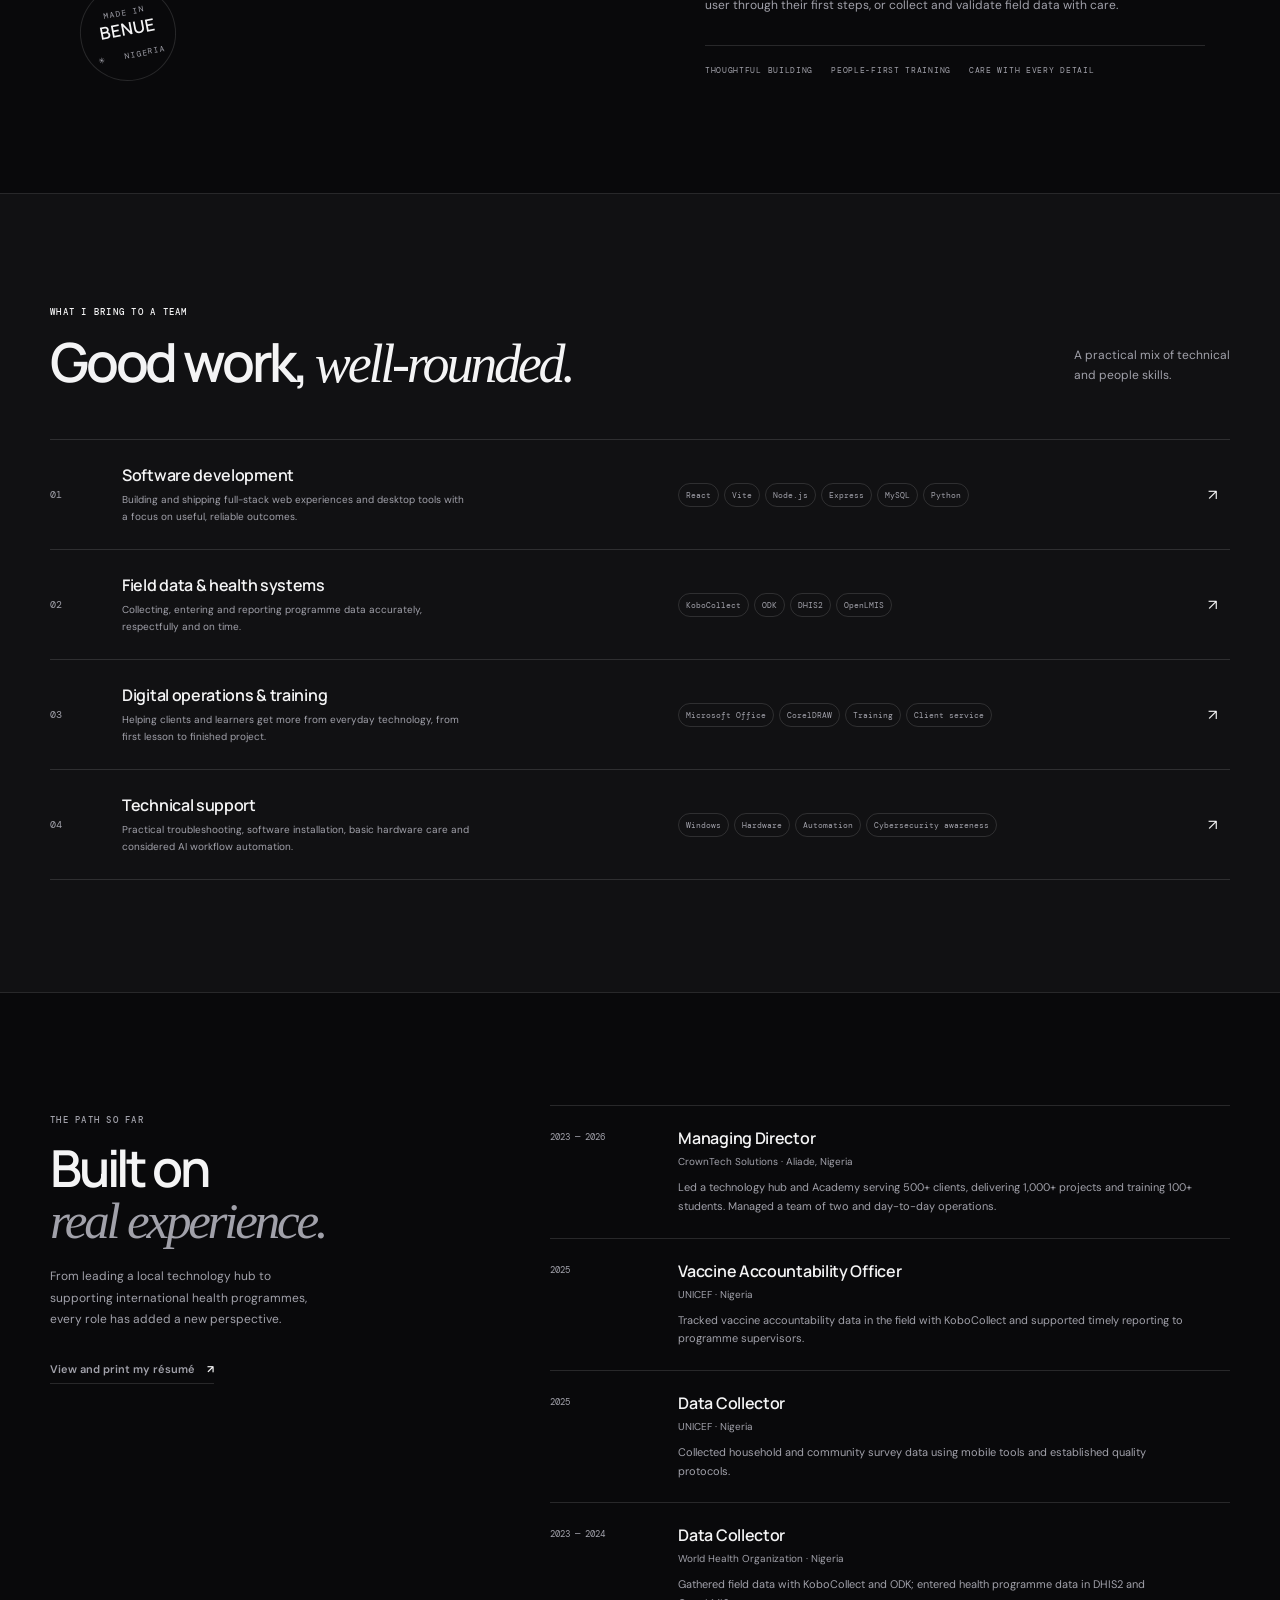
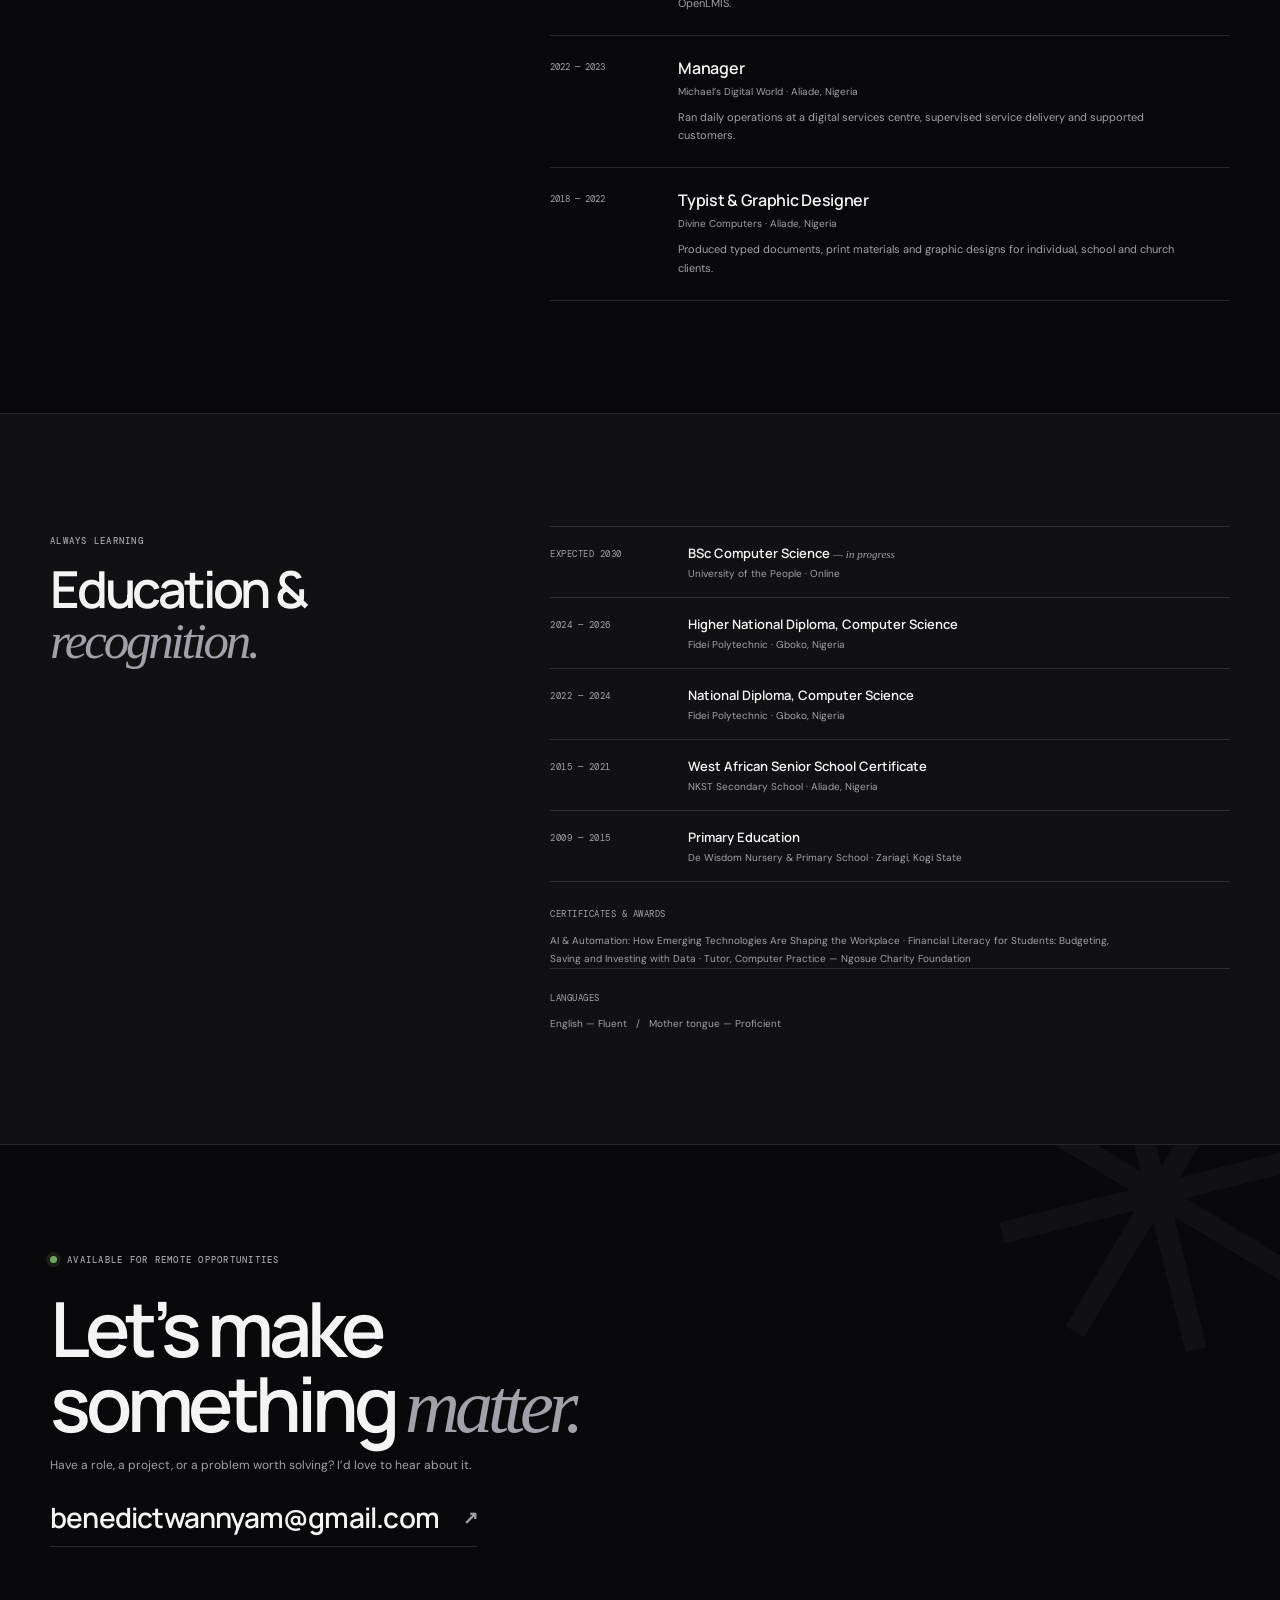
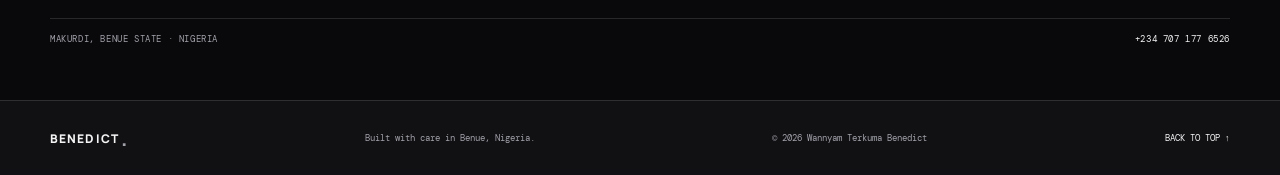
==== commit d2dd9ebf: "Restyle portfolio with dark responsive design" ====
--- a/index.html
+++ b/index.html
@@ -3,40 +3,55 @@
   <head>
     <meta charset="UTF-8" />
     <meta name="viewport" content="width=device-width, initial-scale=1.0" />
-    <meta name="theme-color" content="#f3f0e8" />
+    <meta name="theme-color" content="#09090b" />
     <meta name="description" content="Portfolio of Wannyam Terkuma Benedict — software developer, digital skills trainer and data collection specialist in Makurdi, Nigeria." />
+    <meta property="og:type" content="website" />
+    <meta property="og:title" content="Wannyam Terkuma Benedict — Software Developer" />
+    <meta property="og:description" content="I build useful digital products and help teams turn ideas and field data into practical outcomes." />
+    <meta property="og:image" content="https://raw.githubusercontent.com/talk2benedicttech-svg/benedict-portfolio/main/assets/benedict-portrait.png" />
+    <meta property="og:image:alt" content="Portrait of Wannyam Terkuma Benedict" />
+    <meta name="twitter:card" content="summary_large_image" />
+    <meta name="twitter:title" content="Wannyam Terkuma Benedict — Software Developer" />
+    <meta name="twitter:description" content="I build useful digital products and help teams turn ideas and field data into practical outcomes." />
+    <meta name="twitter:image" content="https://raw.githubusercontent.com/talk2benedicttech-svg/benedict-portfolio/main/assets/benedict-portrait.png" />
     <title>Wannyam Terkuma Benedict — Software Developer</title>
     <link rel="preconnect" href="https://fonts.googleapis.com" />
     <link rel="preconnect" href="https://fonts.gstatic.com" crossorigin />
     <link href="https://fonts.googleapis.com/css2?family=DM+Mono:wght@400;500&family=DM+Sans:wght@400;500;600;700&family=Manrope:wght@400;500;600;700;800&display=swap" rel="stylesheet" />
     <link rel="stylesheet" href="styles.css" />
     <link rel="stylesheet" href="project-cards.css" />
+    <link rel="stylesheet" href="portfolio-inspired.css" />
     <script src="script.js" defer></script>
   </head>
   <body>
     <div class="page-grain" aria-hidden="true"></div>
     <header class="site-header">
-      <a class="wordmark" href="#home" aria-label="Wannyam Benedict, home"><span>WB</span><i>·</i></a>
-      <button class="menu-toggle" aria-expanded="false" aria-controls="site-nav" aria-label="Open navigation"><span></span><span></span></button>
+      <a class="wordmark" href="#home" aria-label="Wannyam Benedict, home"><span>BENEDICT</span><i>.</i></a>
       <nav id="site-nav" class="site-nav" aria-label="Main navigation">
-        <a href="#work">Selected work</a><a href="#about">About</a><a href="#experience">Experience</a><a href="resume.html">Résumé <span>↗</span></a><a href="#contact" class="nav-contact">Let’s talk <span>↗</span></a>
+        <a href="#home">Home</a><a href="#about">About</a><a href="#experience">Experience</a><a href="#work">Projects</a><a href="resume.html">Résumé <span>↗</span></a><a href="#contact" class="nav-contact">Let’s talk <span>↗</span></a>
       </nav>
+      <div class="header-actions">
+        <button class="theme-toggle" type="button" aria-label="Switch to light theme" aria-pressed="false" title="Toggle theme"><span aria-hidden="true">☼</span></button>
+        <button class="menu-toggle" type="button" aria-expanded="false" aria-controls="site-nav" aria-label="Open navigation"><span></span><span></span></button>
+      </div>
     </header>
 
     <main>
       <section class="hero shell" id="home">
         <div class="hero-copy">
           <div class="eyebrow reveal"><span class="status-dot"></span> MAKURDI, NIGERIA <span class="eyebrow-rule"></span> OPEN TO REMOTE WORK</div>
-          <h1 class="reveal delay-1">I make technology<br />work for <em>people.</em></h1>
-          <p class="hero-intro reveal delay-2">I’m Benedict — a software developer, digital skills trainer and data collection specialist. I build useful digital tools and help people use technology with confidence.</p>
-          <div class="hero-actions reveal delay-3"><a class="button button-dark" href="#work">Explore my work <span>↘</span></a><a class="text-link" href="mailto:benedictwannyam@gmail.com">Get in touch <span>↗</span></a></div>
-          <div class="hero-proof reveal delay-3"><div><strong>8<span>+</span></strong><small>years hands-on</small></div><div><strong>500<span>+</span></strong><small>clients served</small></div><div><strong>100<span>+</span></strong><small>students trained</small></div></div>
+          <h1 class="reveal delay-1">Hi, I’m <em>Benedict.</em></h1>
+          <p class="hero-role reveal delay-2"><span id="typed-role" aria-hidden="true">Software Developer</span><span class="typing-cursor" aria-hidden="true">|</span><span class="sr-only">Software developer, digital skills trainer and data collection specialist.</span></p>
+          <p class="hero-intro reveal delay-2">I build useful digital products, support reliable field data work, and help people use technology with confidence. Based in Makurdi, Nigeria and open to remote opportunities.</p>
+          <div class="hero-actions reveal delay-3"><a class="button button-dark" href="#work">Explore my work <span>↘</span></a><a class="button button-outline" href="resume.html">View résumé <span>↗</span></a></div>
+          <div class="hero-socials reveal delay-3" aria-label="Contact and professional links"><span>CONNECT</span><a href="https://github.com/talk2benedicttech-svg" target="_blank" rel="noopener noreferrer">GitHub <span>↗</span></a><a href="mailto:benedictwannyam@gmail.com">Email <span>↗</span></a><a href="tel:+2347071776526">Call <span>↗</span></a></div>
+          <div class="hero-proof reveal delay-3"><div><strong aria-label="8 plus years"><span data-count="8">8</span><span aria-hidden="true">+</span></strong><small>years hands-on</small></div><div><strong aria-label="500 plus clients"><span data-count="500">500</span><span aria-hidden="true">+</span></strong><small>clients served</small></div><div><strong aria-label="100 plus students"><span data-count="100">100</span><span aria-hidden="true">+</span></strong><small>students trained</small></div></div>
         </div>
         <div class="hero-visual reveal delay-2">
           <div class="portrait-frame"><img src="assets/benedict-portrait.png" alt="Portrait of Wannyam Terkuma Benedict" /></div>
-          <div class="portrait-caption"><span>THE PERSON BEHIND THE WORK</span><span>BENEDICT&nbsp; ↗</span></div>
-          <div class="orbit-note"><span class="orbit-mark">✳</span><span>BUILD<br />WITH<br />PURPOSE</span></div>
-          <div class="hero-index">01 / 04</div>
+          <div class="portrait-caption"><span>SOFTWARE · DATA · DIGITAL SKILLS</span><span>MAKURDI, NG</span></div>
+          <div class="orbit-note"><span class="orbit-mark">✳</span><span>OPEN TO<br />REMOTE<br />WORK</span></div>
+          <div class="hero-index">01 / 06</div>
         </div>
         <a class="scroll-cue" href="#work"><span class="scroll-line"></span> SCROLL TO EXPLORE</a>
       </section>
@@ -106,7 +121,7 @@
 
       <section class="contact-section" id="contact"><div class="shell contact-inner reveal"><p class="eyebrow"><span class="status-dot"></span> AVAILABLE FOR REMOTE OPPORTUNITIES</p><h2>Let’s make<br />something <em>matter.</em></h2><p class="contact-copy">Have a role, a project, or a problem worth solving? I’d love to hear about it.</p><a class="contact-email" href="mailto:benedictwannyam@gmail.com">benedictwannyam@gmail.com <span>↗</span></a><div class="contact-bottom"><span>MAKURDI, BENUE STATE · NIGERIA</span><a href="tel:+2347071776526">+234 707 177 6526</a></div></div></section>
     </main>
-    <footer class="site-footer"><div class="shell footer-inner"><a class="wordmark" href="#home"><span>WB</span><i>·</i></a><p>Made with care in Benue, Nigeria.</p><span>© <span id="year"></span> Wannyam Terkuma Benedict</span><a href="#home" class="back-top">BACK TO TOP ↑</a></div></footer>
+    <footer class="site-footer"><div class="shell footer-inner"><a class="wordmark" href="#home" aria-label="Wannyam Benedict, back to top"><span>BENEDICT</span><i>.</i></a><p>Built with care in Benue, Nigeria.</p><span>© <span id="year"></span> Wannyam Terkuma Benedict</span><a href="#home" class="back-top">BACK TO TOP ↑</a></div></footer>
   </body>
 </html>
 
--- a/styles.css
+++ b/styles.css
@@ -5,4 +5,14 @@
 .hero h1{font-size:clamp(44px,4vw,56px);letter-spacing:-3.4px}
 
 @media(max-width:650px){.hero h1{font-size:clamp(54px,15vw,75px);letter-spacing:-4.5px}}
+
+/* Motion is opt-in so content stays visible if JavaScript is unavailable. */
+.reveal{opacity:1;transform:none}
+.motion-ready .reveal:not(.is-visible){opacity:0;transform:translateY(20px)}
+.hero-proof strong span[data-count]{font-size:inherit;color:inherit}
+.hero-proof strong span[aria-hidden="true"]{font-size:15px;color:var(--green)}
+.site-nav a[aria-current="location"]:not(.nav-contact){color:var(--green)}
+:focus-visible{outline:2px solid var(--green);outline-offset:4px}
+
+@media(prefers-reduced-motion:reduce){.motion-ready .reveal:not(.is-visible){opacity:1;transform:none}}
 
--- a/portfolio-inspired.css
+++ b/portfolio-inspired.css
@@ -0,0 +1,204 @@
+:root {
+  color-scheme: dark;
+  --paper: #09090b;
+  --paper-2: #111113;
+  --ink: #f4f4f5;
+  --muted: #a1a1aa;
+  --green: #f4f4f5;
+  --lime: #ffffff;
+  --line: rgba(244, 244, 245, .13);
+}
+
+[data-theme="light"] {
+  color-scheme: light;
+  --paper: #f7f7f5;
+  --paper-2: #eeeeeb;
+  --ink: #161616;
+  --muted: #696970;
+  --green: #161616;
+  --lime: #dfe8c3;
+  --line: rgba(22, 22, 22, .15);
+}
+
+html { scroll-padding-top: 94px; }
+body { background: var(--paper); color: var(--ink); transition: background .25s ease, color .25s ease; }
+.page-grain { opacity: .035; }
+main { padding-top: 76px; }
+
+.site-header {
+  position: fixed;
+  top: 14px;
+  left: 50%;
+  transform: translateX(-50%);
+  width: min(1060px, calc(100% - 32px));
+  height: 60px;
+  padding: 0 15px 0 22px;
+  border: 1px solid var(--line);
+  border-radius: 999px;
+  background: color-mix(in srgb, var(--paper) 82%, transparent);
+  backdrop-filter: blur(18px);
+  box-shadow: 0 10px 38px rgba(0, 0, 0, .12);
+}
+.wordmark { gap: 2px; font-size: 12px; letter-spacing: 1.1px; }
+.wordmark span { width: auto; height: auto; border: 0; border-radius: 0; }
+.wordmark i { font-size: 20px; margin-left: 0; }
+.site-nav { gap: clamp(13px, 2vw, 25px); }
+.site-nav a, .text-link { color: var(--muted); font-size: 11px; transition: color .2s ease, background .2s ease, transform .2s ease; }
+.site-nav a:hover, .site-nav a[aria-current="location"], .text-link:hover { color: var(--ink); }
+.site-nav .nav-contact { padding: 10px 14px; border-radius: 999px; background: var(--ink); color: var(--paper); }
+.nav-contact span { color: inherit; }
+.header-actions { display: flex; align-items: center; gap: 4px; }
+.theme-toggle, .menu-toggle {
+  width: 36px;
+  height: 36px;
+  display: grid;
+  place-items: center;
+  border: 1px solid transparent;
+  border-radius: 50%;
+  background: transparent;
+  color: var(--ink);
+  cursor: pointer;
+  transition: background .2s ease, border-color .2s ease, transform .2s ease;
+}
+.theme-toggle { font-size: 19px; line-height: 1; }
+.theme-toggle:hover, .menu-toggle:hover { background: var(--paper-2); border-color: var(--line); }
+.menu-toggle { display: none; }
+
+.hero {
+  min-height: min(760px, calc(100svh - 80px));
+  grid-template-columns: minmax(0, 1.08fr) minmax(320px, .92fr);
+  padding-top: 70px;
+  padding-bottom: 100px;
+}
+.hero h1 { font-size: clamp(48px, 6.2vw, 78px); letter-spacing: -.065em; line-height: 1.02; margin: 27px 0 12px; }
+.hero h1 em { font-family: var(--display); font-weight: 500; font-style: normal; color: var(--muted); }
+.hero-role { min-height: 32px; margin: 0; font: 600 clamp(17px, 2.2vw, 24px)/1.4 var(--display); letter-spacing: -.035em; }
+.typing-cursor { display: inline-block; margin-left: 3px; color: var(--muted); animation: cursor-blink 1s steps(2, start) infinite; }
+.hero-intro { max-width: 510px; margin-top: 19px; color: var(--muted); font-size: 14px; line-height: 1.85; }
+.hero-actions { gap: 11px; margin-top: 25px; }
+.button { min-height: 46px; align-items: center; justify-content: center; gap: 16px; padding: 13px 18px; border-radius: 12px; font-size: 11px; transition: transform .2s ease, background .2s ease, border-color .2s ease; }
+.button-dark { background: var(--ink); color: var(--paper); }
+.button-dark:hover { background: color-mix(in srgb, var(--ink) 88%, var(--muted)); transform: translateY(-2px); }
+.button-dark span { color: inherit; }
+.button-outline { border: 1px solid var(--line); color: var(--ink); text-decoration: none; }
+.button-outline:hover { transform: translateY(-2px); border-color: var(--ink); background: var(--paper-2); }
+.hero-socials { display: flex; align-items: center; gap: 9px; flex-wrap: wrap; margin-top: 34px; }
+.hero-socials>span { margin-right: 5px; color: var(--muted); font: 8px var(--mono); letter-spacing: 1px; }
+.hero-socials a { display: inline-flex; align-items: center; gap: 7px; padding: 8px 11px; border: 1px solid var(--line); border-radius: 10px; color: var(--muted); font-size: 10px; text-decoration: none; transition: color .2s ease, border-color .2s ease, transform .2s ease; }
+.hero-socials a:hover { color: var(--ink); border-color: var(--ink); transform: translateY(-2px); }
+.hero-socials a span { color: inherit; }
+.hero-proof { width: min(100%, 470px); gap: clamp(18px, 4vw, 42px); margin-top: 31px; padding-top: 19px; border-color: var(--line); }
+.hero-proof strong { color: var(--ink); }
+.hero-proof small { color: var(--muted); }
+.hero-visual { height: auto; aspect-ratio: 1 / 1.05; max-width: 455px; margin: 0 auto; }
+.portrait-frame { position: relative; top: auto; right: auto; width: min(100%, 385px); height: auto; aspect-ratio: 1; margin: 0 auto; padding: 9px; overflow: hidden; border: 1px solid var(--line); border-radius: 50%; background: var(--paper-2); }
+.portrait-frame img { border-radius: 50%; object-position: center 28%; filter: saturate(.72); }
+.portrait-caption { position: relative; top: auto; right: auto; width: min(100%, 385px); margin: 14px auto 0; color: var(--muted); font-size: 8px; }
+.orbit-note { top: 9%; left: 0; width: 82px; height: 82px; background: var(--ink); color: var(--paper); font-size: 7px; box-shadow: 0 12px 35px rgba(0, 0, 0, .24); }
+.orbit-mark { font-size: 16px; }
+.hero-index { bottom: 1%; left: 5%; color: var(--muted); }
+.scroll-cue { bottom: 28px; color: var(--muted); }
+.scroll-line, .scroll-line:after { background: var(--ink); border-color: var(--ink); }
+
+.work-section, .about-section, .capabilities-section, .experience-section, .education-section { background: var(--paper); color: var(--ink); }
+.work-section, .capabilities-section, .education-section { background: var(--paper-2); }
+.about-section, .experience-section { border-top: 1px solid var(--line); border-bottom: 1px solid var(--line); }
+.about-heading h2 em, .experience-intro h2 em, .education-grid h2 em, .contact-inner h2 em { color: var(--muted); }
+.about-heading .eyebrow, .about-values, .about-stamp, .experience-intro .eyebrow, .education-grid .eyebrow { color: var(--muted); }
+.about-stamp { border-color: var(--line); }
+.about-stamp b { color: var(--ink); }
+.about-lead { color: var(--ink); }
+.about-body>p:not(.about-lead), .experience-intro>p:not(.eyebrow), .timeline-item p, .education-list article p, .certifications p, .languages p { color: var(--muted) !important; }
+.about-values { border-color: var(--line); }
+.section-heading h2, .about-heading h2, .experience-intro h2, .education-grid h2 { color: var(--ink); }
+.heading-note { color: var(--muted); }
+.project-grid { gap: 48px 28px; }
+.project-card { padding: 13px; border: 1px solid var(--line); border-radius: 17px; background: var(--paper); transition: transform .25s ease, border-color .25s ease, background .25s ease; }
+.project-card:hover { transform: translateY(-4px); border-color: color-mix(in srgb, var(--ink) 42%, transparent); }
+.project-visual, .project-feature .project-visual { height: 250px; border-radius: 11px; }
+.project-feature .project-visual { height: 290px; }
+.project-meta { border-color: var(--line); color: var(--muted); font-size: 8px; }
+.project-title h3 { color: var(--ink); font-size: 19px; }
+.project-title>span, .project-live-link span { color: var(--muted); }
+.project-card>p { color: var(--muted); }
+.tag-row span, .cap-skills span { border-color: var(--line); color: var(--muted); border-radius: 999px; }
+.project-live-link { border-color: var(--line); color: var(--ink); }
+.project-foot { border-color: var(--line); color: var(--muted); }
+.project-foot a { border-color: var(--line); color: var(--ink); }
+.capability-list, .timeline, .education-list { border-color: var(--line); }
+.capability { border-color: var(--line); }
+.capability:hover { background: var(--paper-2); }
+.capability h3, .timeline-item h3, .education-list h3 { color: var(--ink); }
+.capability p { color: var(--muted); }
+.cap-number, .timeline-date, .education-list>article>span, .cert-label { color: var(--muted); }
+.contact-section { background: var(--paper); border-top: 1px solid var(--line); padding: 100px 0 55px; }
+.contact-section:after { color: var(--paper-2); }
+.contact-inner>.eyebrow { color: var(--muted); }
+.contact-inner h2 { color: var(--ink); }
+.contact-copy { color: var(--muted); }
+.contact-email { color: var(--ink); border-color: var(--line); }
+.contact-email span { color: var(--muted); }
+.contact-bottom { border-color: var(--line); color: var(--muted); }
+.contact-bottom a { color: var(--ink); }
+.site-footer { border-top: 1px solid var(--line); background: var(--paper-2); color: var(--muted); }
+.footer-inner .wordmark { color: var(--ink); }
+.footer-inner .wordmark span { border: 0; }
+.footer-inner .wordmark i { color: var(--muted); }
+.footer-inner p, .footer-inner>span, .back-top { color: var(--muted); }
+.back-top { color: var(--ink); }
+
+.theme-toggle:focus-visible, .menu-toggle:focus-visible, .site-nav a:focus-visible, .hero-socials a:focus-visible, .button:focus-visible { outline: 2px solid var(--ink); outline-offset: 3px; }
+.sr-only { position: absolute; width: 1px; height: 1px; padding: 0; margin: -1px; overflow: hidden; clip: rect(0, 0, 0, 0); white-space: nowrap; border: 0; }
+@keyframes cursor-blink { 50% { opacity: 0; } }
+
+@media (max-width: 900px) {
+  .site-header { width: min(760px, calc(100% - 28px)); padding: 0 14px 0 19px; }
+  .site-nav { gap: 13px; }
+  .site-nav a { font-size: 10px; }
+  .hero { min-height: 650px; grid-template-columns: minmax(0, 1fr) minmax(270px, .8fr); padding-top: 64px; }
+  .hero h1 { font-size: clamp(46px, 6vw, 65px); }
+  .hero-visual { margin-left: 0; }
+  .project-grid { gap: 34px 18px; }
+}
+
+@media (max-width: 760px) {
+  html { scroll-padding-top: 82px; }
+  main { padding-top: 68px; }
+  .site-header { top: 10px; height: 54px; width: calc(100% - 24px); padding: 0 9px 0 17px; }
+  .wordmark { font-size: 11px; }
+  .header-actions { margin-left: auto; }
+  .menu-toggle { display: flex; flex-direction: column; gap: 5px; padding: 8px; }
+  .menu-toggle span { width: 17px; height: 1px; background: var(--ink); transition: transform .2s ease; }
+  .menu-toggle[aria-expanded="true"] span:first-child { transform: translateY(3px) rotate(45deg); }
+  .menu-toggle[aria-expanded="true"] span:last-child { transform: translateY(-3px) rotate(-45deg); }
+  .site-header .site-nav { position: absolute; top: calc(100% + 9px); left: 0; right: 0; display: flex; flex-direction: column; align-items: stretch; gap: 0; max-height: 0; overflow: hidden; visibility: hidden; opacity: 0; pointer-events: none; padding: 0 18px; border: 1px solid transparent; border-radius: 18px; background: var(--paper-2); box-shadow: 0 20px 50px rgba(0, 0, 0, .2); transition: max-height .28s ease, opacity .2s ease, padding .28s ease, visibility .28s ease; }
+  .site-header .site-nav.is-open { max-height: 390px; visibility: visible; opacity: 1; pointer-events: auto; padding: 7px 18px 14px; border-color: var(--line); }
+  .site-header .site-nav a { padding: 13px 2px; border-bottom: 1px solid var(--line); color: var(--muted); font-size: 12px; }
+  .site-header .site-nav a[aria-current="location"] { color: var(--ink); }
+  .site-header .site-nav .nav-contact { margin-top: 10px; padding: 12px 14px; border: 0; background: var(--ink); color: var(--paper); }
+  .hero { min-height: 0; grid-template-columns: 1fr; gap: 20px; padding-top: 65px; padding-bottom: 83px; }
+  .hero-copy { order: 0; }
+  .hero h1 { font-size: clamp(48px, 11vw, 72px); letter-spacing: -.065em; }
+  .hero-role { min-height: 29px; font-size: clamp(16px, 4.2vw, 21px); }
+  .hero-intro { font-size: 13px; }
+  .hero-visual { order: 1; width: min(100%, 400px); margin: 23px auto 0; aspect-ratio: 1 / 1.07; }
+  .portrait-frame { width: min(88%, 330px); }
+  .orbit-note { left: 2%; top: 8%; width: 72px; height: 72px; font-size: 6px; }
+  .portrait-caption { width: min(88%, 330px); font-size: 7px; }
+  .hero-proof { margin-top: 25px; }
+  .hero-socials { margin-top: 25px; }
+  .scroll-cue { bottom: 25px; }
+  .section-pad { padding: 76px 0; }
+  .project-card { padding: 10px; }
+  .project-visual, .project-feature .project-visual { height: 235px; }
+  .project-grid { gap: 22px; }
+  .about-heading .about-stamp { right: 14px; }
+  .contact-section { padding: 76px 0 38px; }
+}
+
+@media (prefers-reduced-motion: reduce) {
+  html { scroll-behavior: auto; }
+  *, *::before, *::after { animation-duration: .01ms !important; animation-iteration-count: 1 !important; transition-duration: .01ms !important; }
+  .motion-ready .reveal:not(.is-visible) { opacity: 1; transform: none; }
+}
+
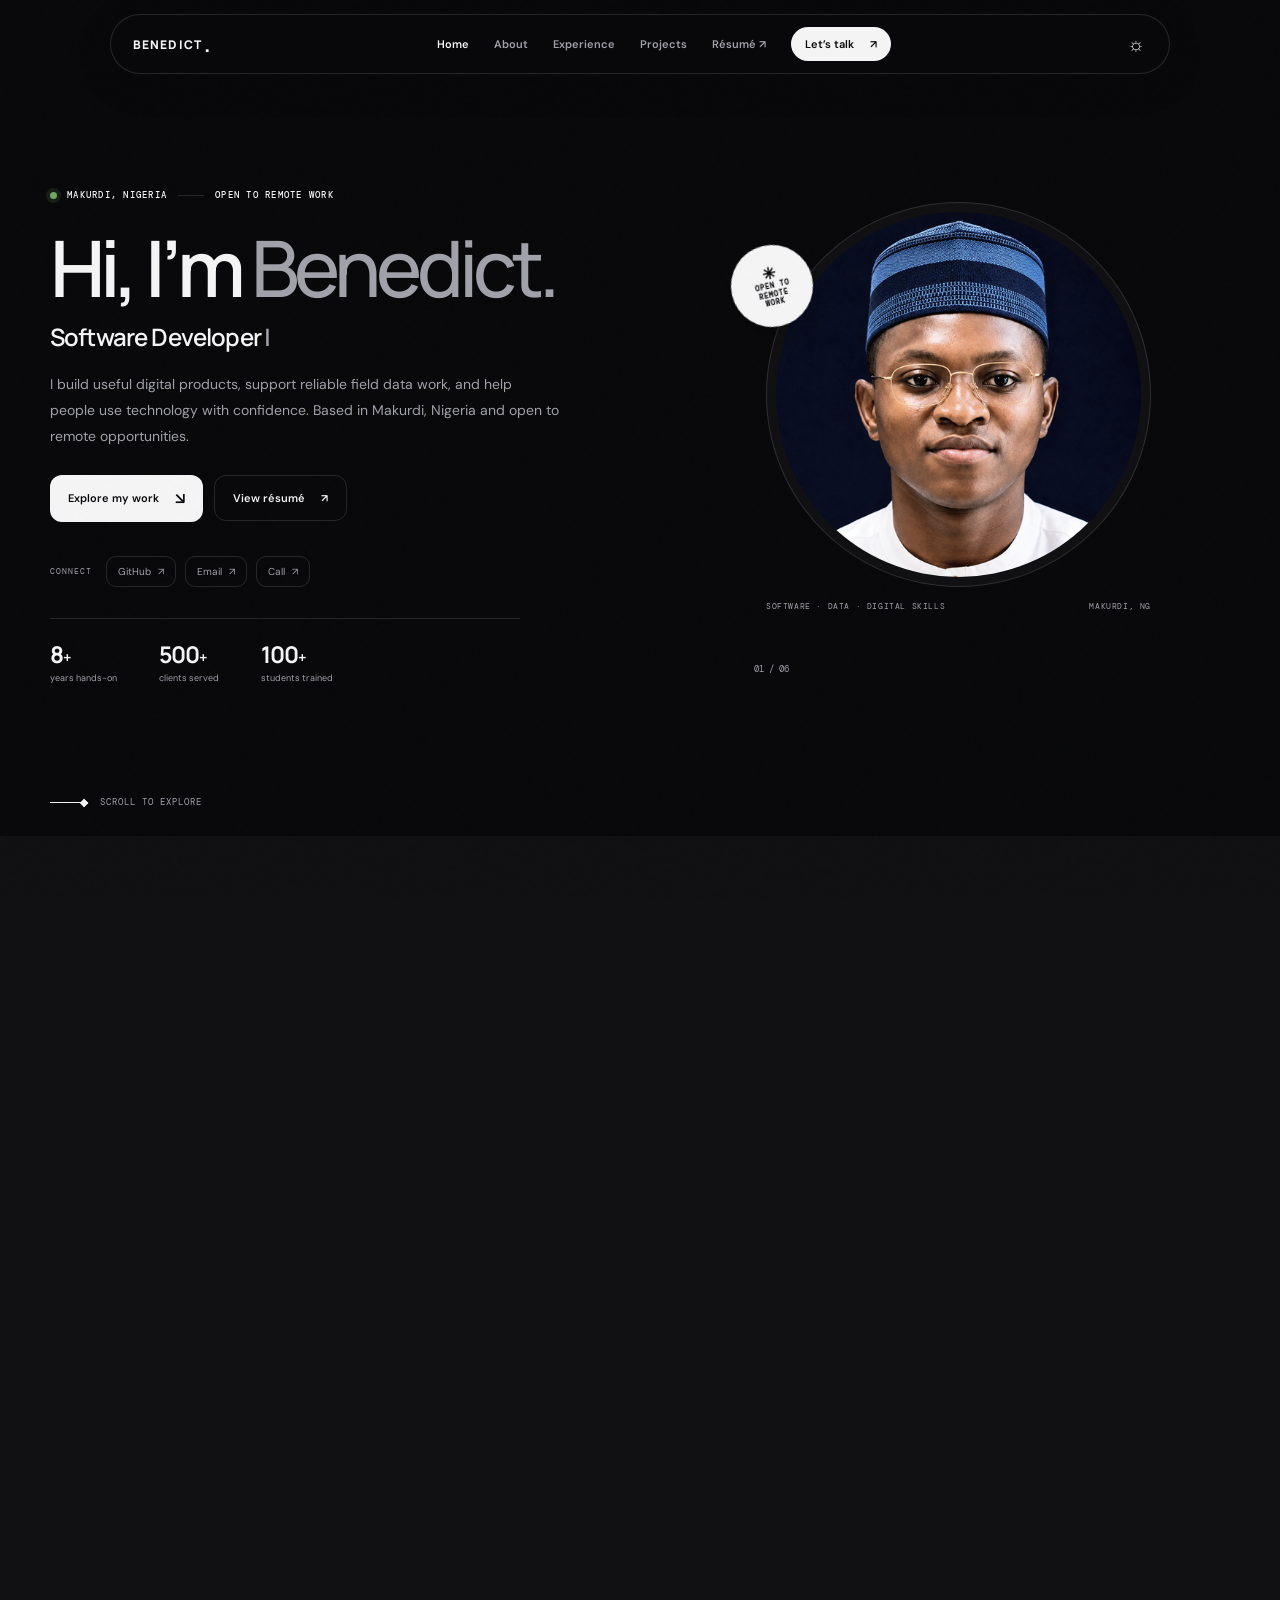
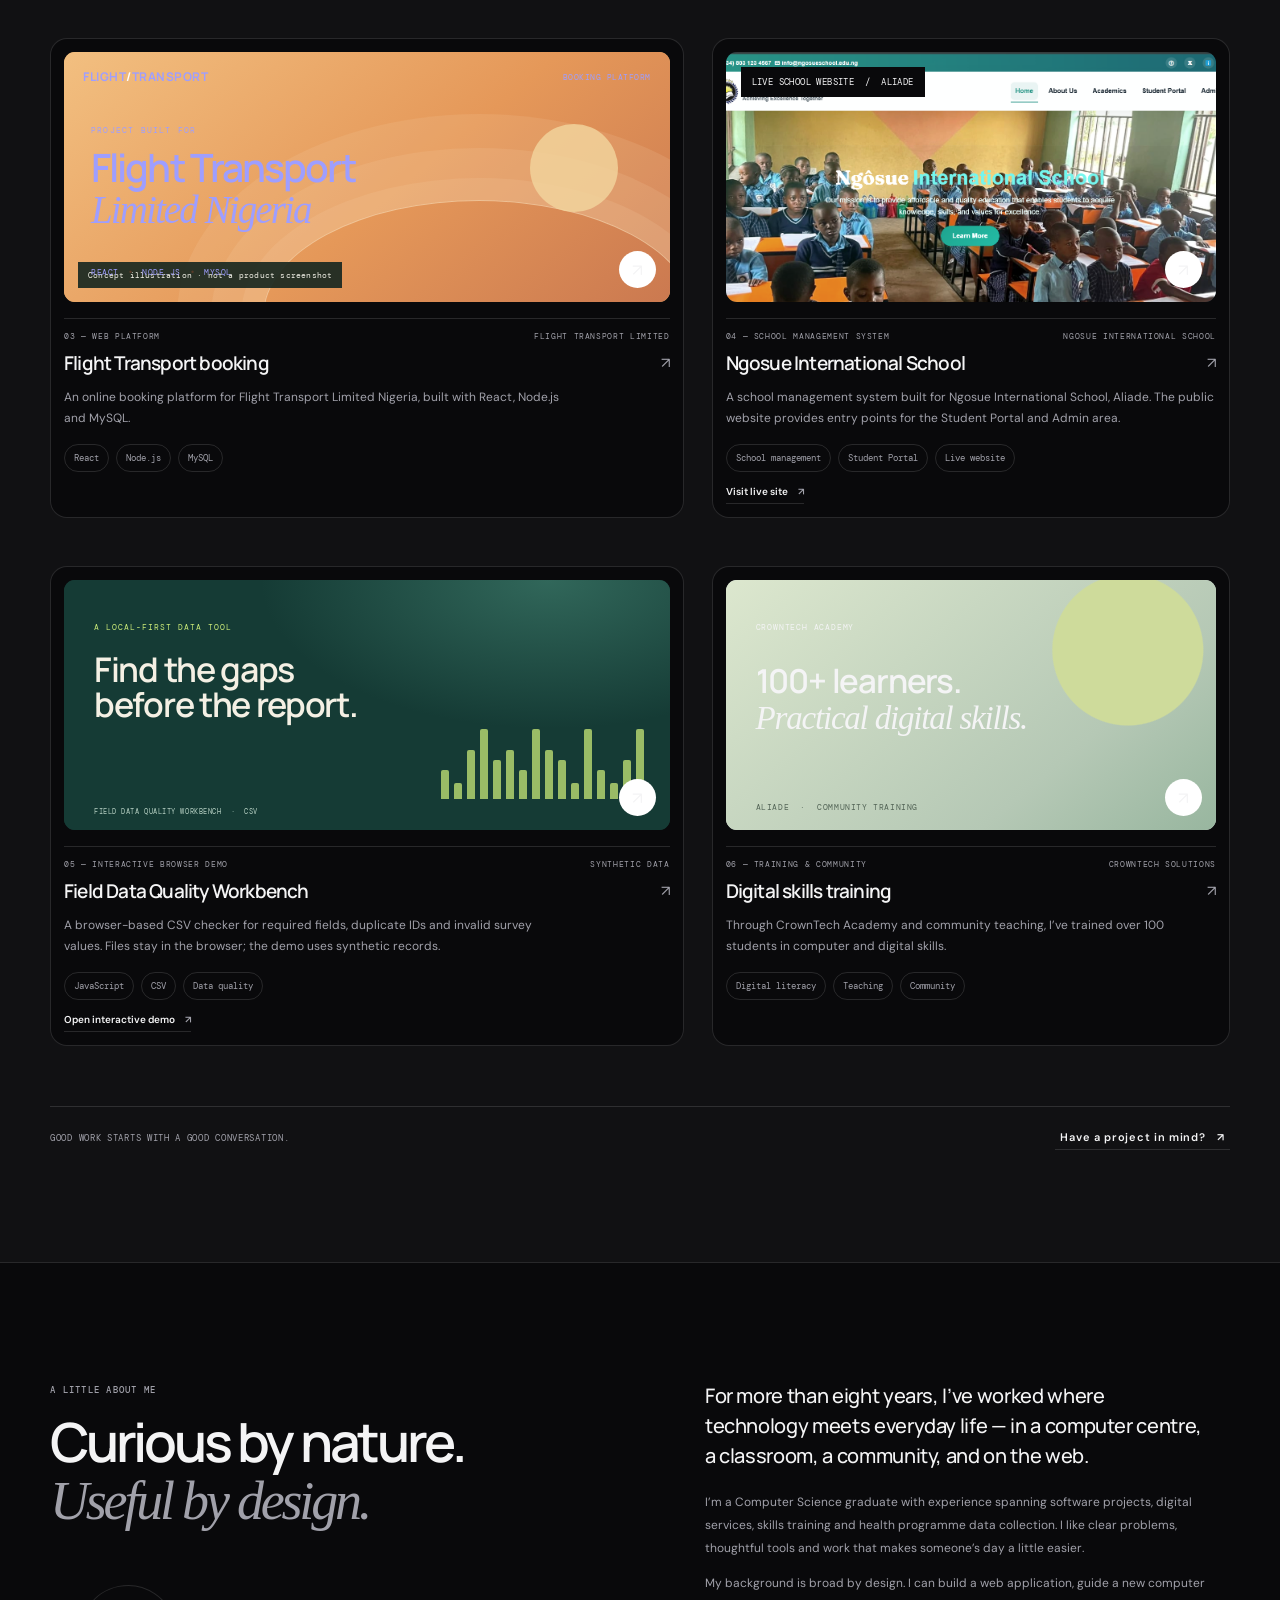
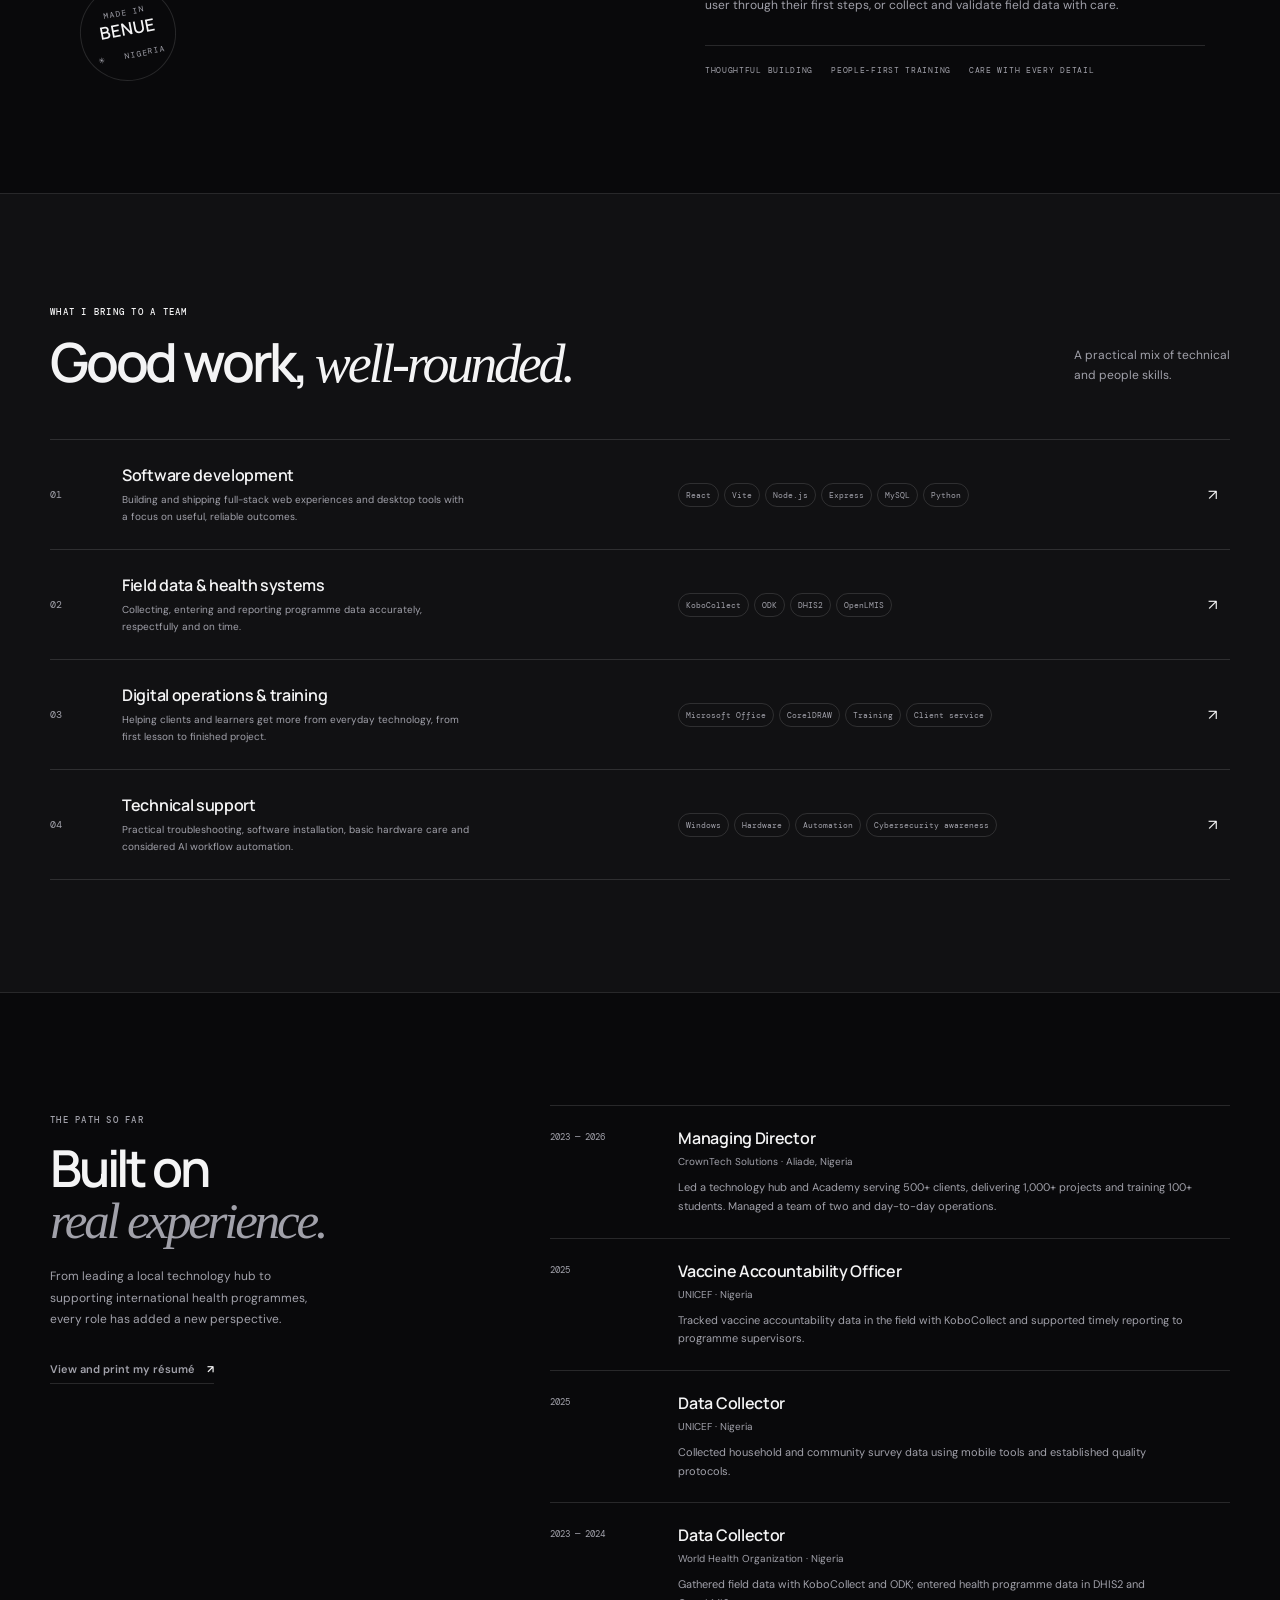
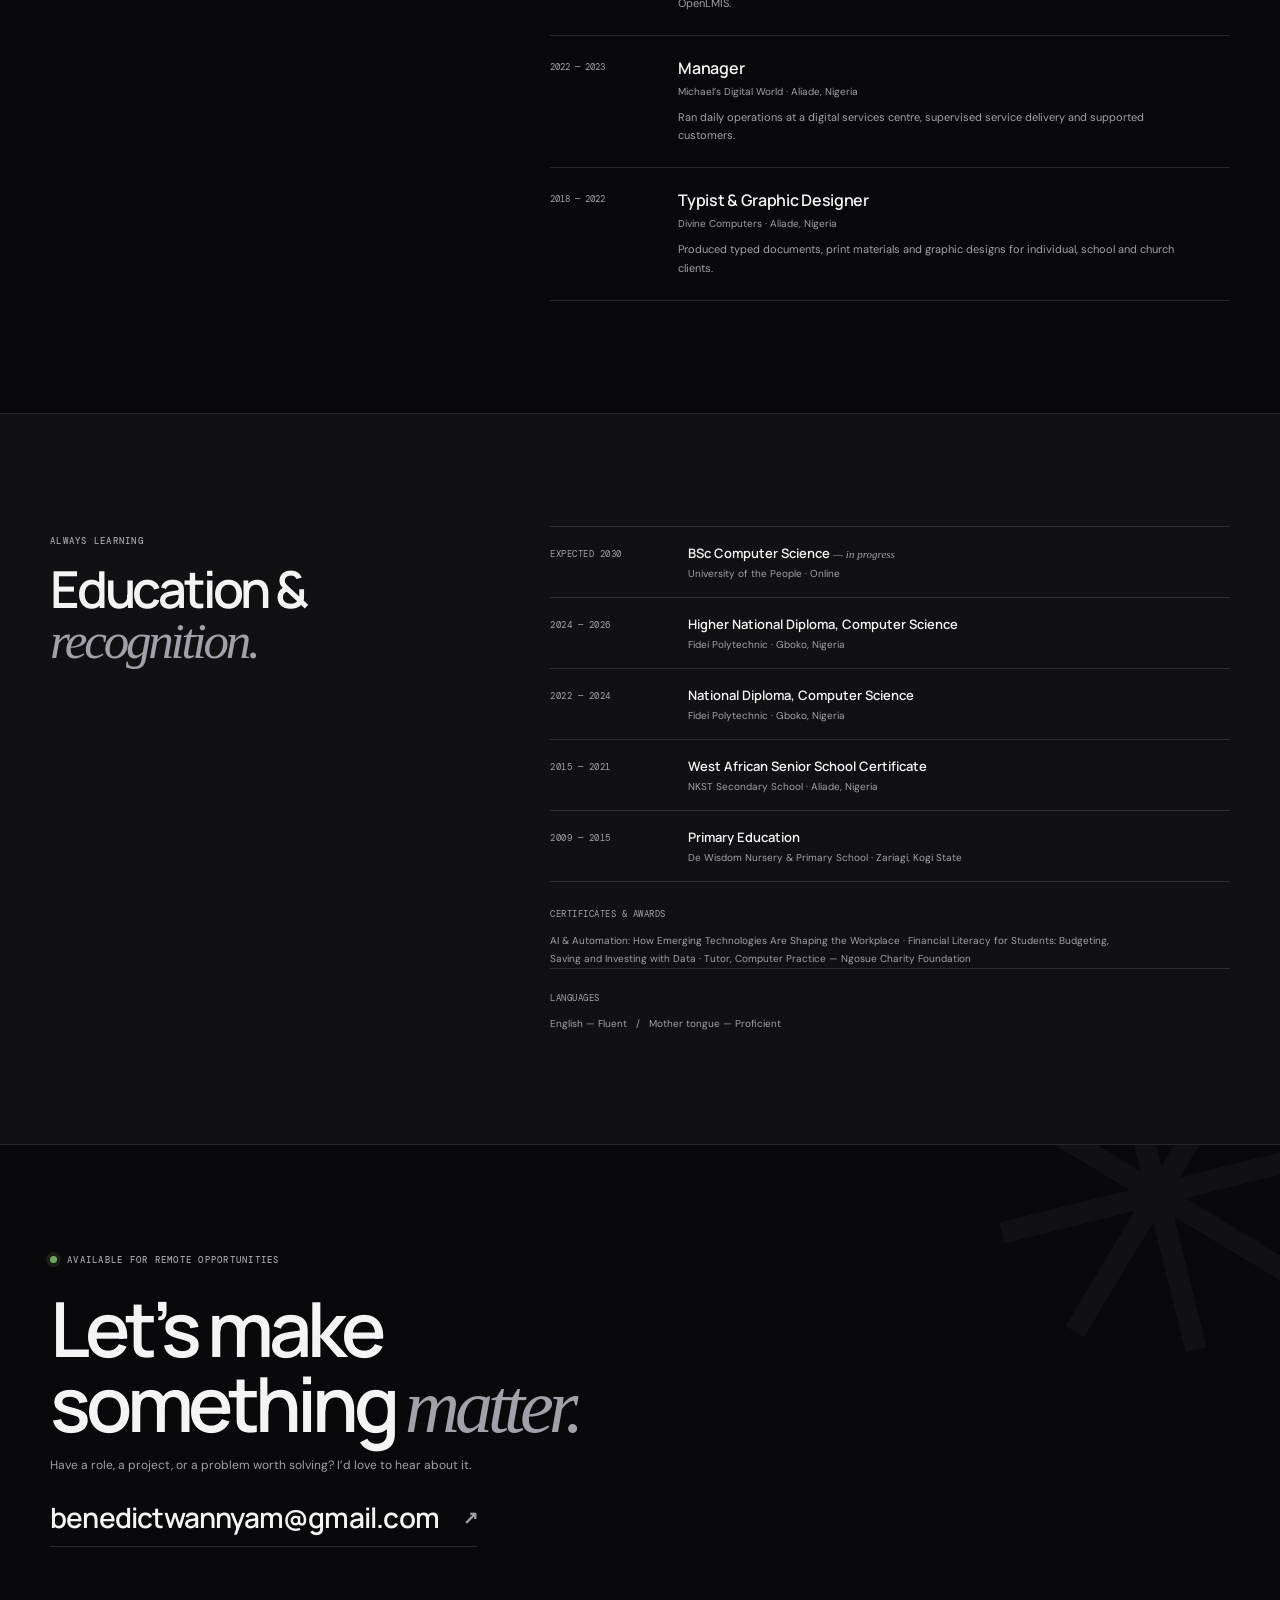
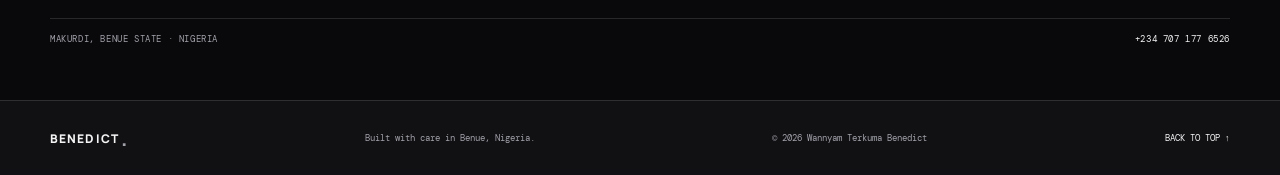
==== commit 12e072c4: "Add Benedict portfolio loading intro" ====
--- a/index.html
+++ b/index.html
@@ -15,6 +15,7 @@
     <meta name="twitter:description" content="I build useful digital products and help teams turn ideas and field data into practical outcomes." />
     <meta name="twitter:image" content="https://raw.githubusercontent.com/talk2benedicttech-svg/benedict-portfolio/main/assets/benedict-portrait.png" />
     <title>Wannyam Terkuma Benedict — Software Developer</title>
+    <script>document.documentElement.classList.add('portfolio-loading');</script>
     <link rel="preconnect" href="https://fonts.googleapis.com" />
     <link rel="preconnect" href="https://fonts.gstatic.com" crossorigin />
     <link href="https://fonts.googleapis.com/css2?family=DM+Mono:wght@400;500&family=DM+Sans:wght@400;500;600;700&family=Manrope:wght@400;500;600;700;800&display=swap" rel="stylesheet" />
@@ -24,6 +25,11 @@
     <script src="script.js" defer></script>
   </head>
   <body>
+    <div class="portfolio-loader" role="status" aria-live="polite" aria-label="Loading Benedict's portfolio">
+      <div class="loader-brand">BENEDICT<span>.</span></div>
+      <p>PORTFOLIO LOADING</p>
+      <div class="loader-track" aria-hidden="true"><span></span></div>
+    </div>
     <div class="page-grain" aria-hidden="true"></div>
     <header class="site-header">
       <a class="wordmark" href="#home" aria-label="Wannyam Benedict, home"><span>BENEDICT</span><i>.</i></a>
--- a/portfolio-inspired.css
+++ b/portfolio-inspired.css
@@ -147,6 +147,30 @@
 .footer-inner p, .footer-inner>span, .back-top { color: var(--muted); }
 .back-top { color: var(--ink); }
 
+/* Branded first-visit intro, shown only when JavaScript initializes it. */
+.portfolio-loader { display: none; }
+html.portfolio-loading .portfolio-loader,
+html.portfolio-ready .portfolio-loader {
+  position: fixed;
+  inset: 0;
+  z-index: 1000;
+  display: grid;
+  align-content: center;
+  justify-items: center;
+  padding: 24px;
+  background: var(--paper);
+  color: var(--ink);
+  transition: opacity .38s ease, visibility .38s ease;
+}
+html.portfolio-loading body > :not(.portfolio-loader) { visibility: hidden; }
+.loader-brand { font: 800 clamp(26px, 5vw, 38px)/1 var(--display); letter-spacing: -.06em; }
+.loader-brand span { color: var(--muted); }
+.portfolio-loader p { margin: 22px 0 14px; color: var(--muted); font: 9px var(--mono); letter-spacing: 1.8px; }
+.loader-track { width: min(230px, 60vw); height: 2px; overflow: hidden; background: var(--line); }
+.loader-track span { display: block; width: 100%; height: 100%; transform: scaleX(0); transform-origin: left; background: var(--ink); animation: portfolio-load-progress 1.1s cubic-bezier(.22, .61, .36, 1) forwards; }
+@keyframes portfolio-load-progress { to { transform: scaleX(1); } }
+html.portfolio-ready .portfolio-loader { opacity: 0; visibility: hidden; pointer-events: none; }
+
 .theme-toggle:focus-visible, .menu-toggle:focus-visible, .site-nav a:focus-visible, .hero-socials a:focus-visible, .button:focus-visible { outline: 2px solid var(--ink); outline-offset: 3px; }
 .sr-only { position: absolute; width: 1px; height: 1px; padding: 0; margin: -1px; overflow: hidden; clip: rect(0, 0, 0, 0); white-space: nowrap; border: 0; }
 @keyframes cursor-blink { 50% { opacity: 0; } }
@@ -200,5 +224,6 @@
   html { scroll-behavior: auto; }
   *, *::before, *::after { animation-duration: .01ms !important; animation-iteration-count: 1 !important; transition-duration: .01ms !important; }
   .motion-ready .reveal:not(.is-visible) { opacity: 1; transform: none; }
+  .loader-track span { transform: scaleX(1); }
 }
 
